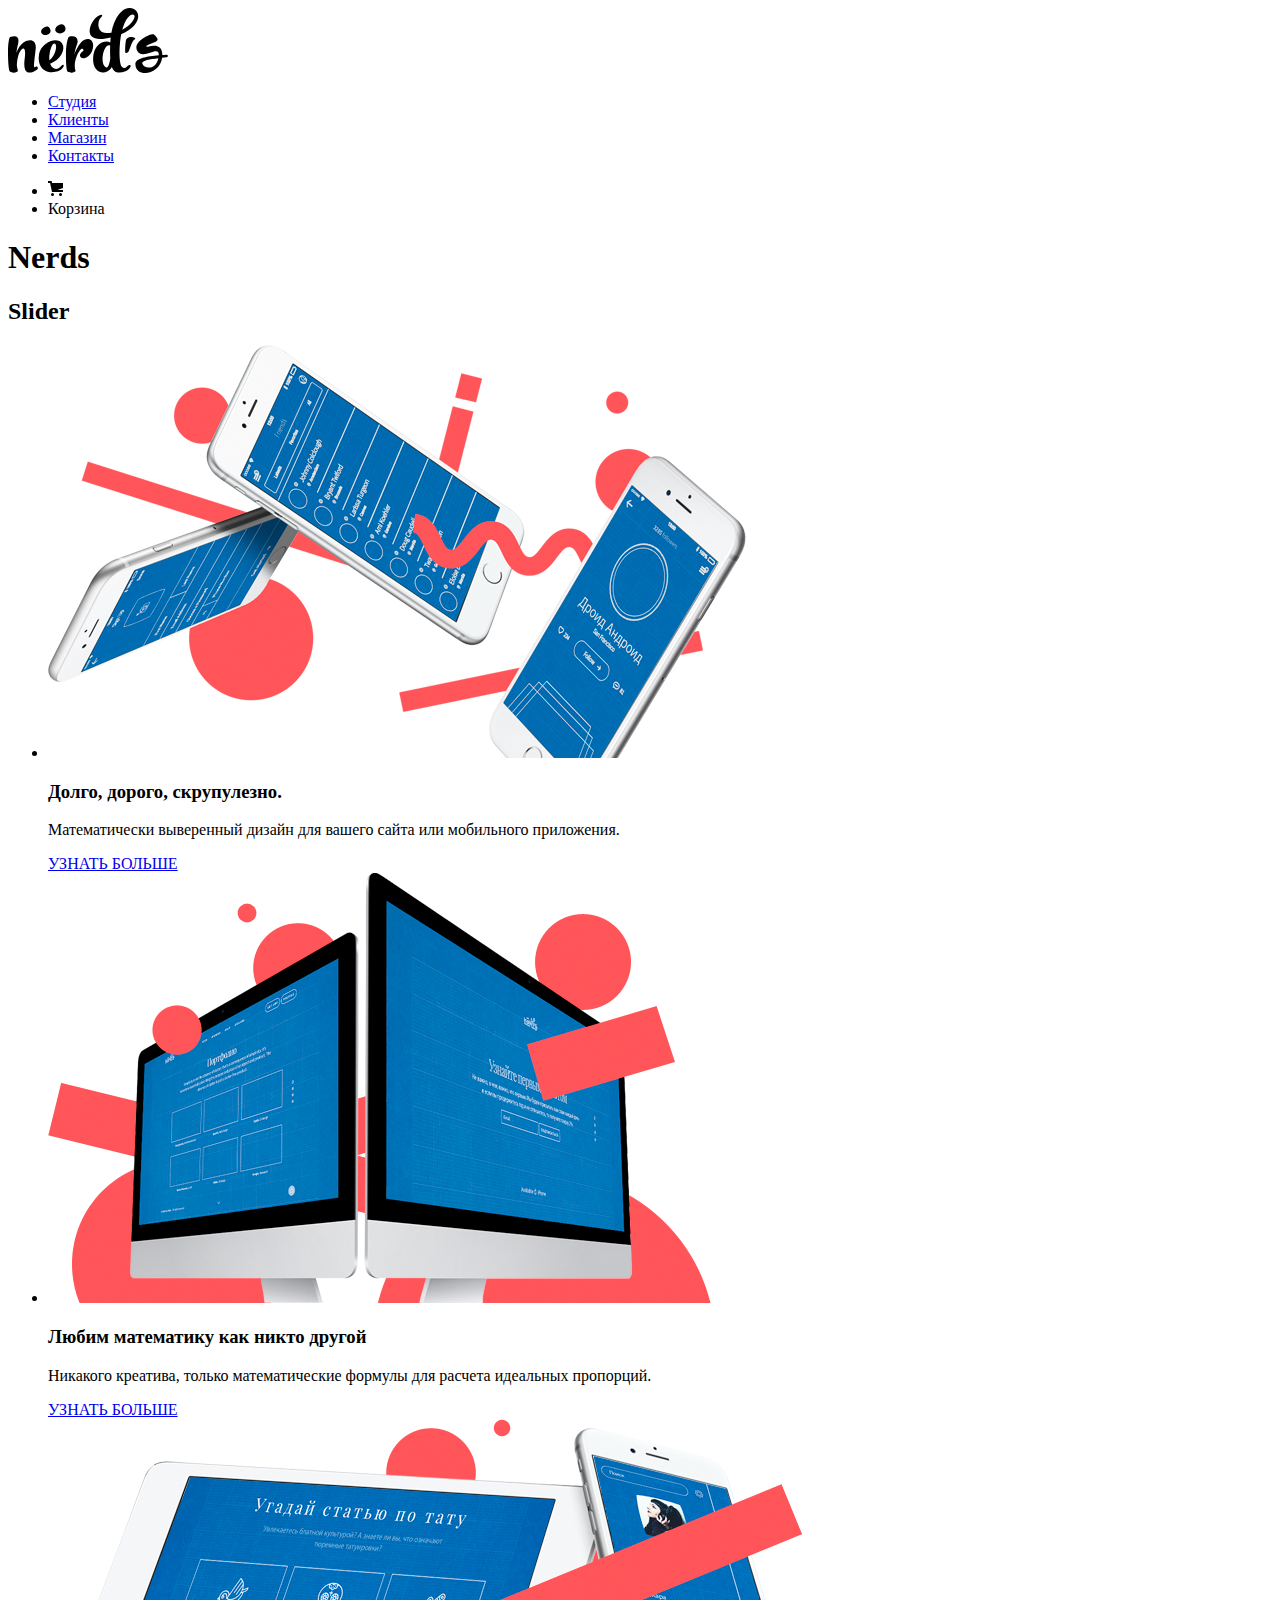
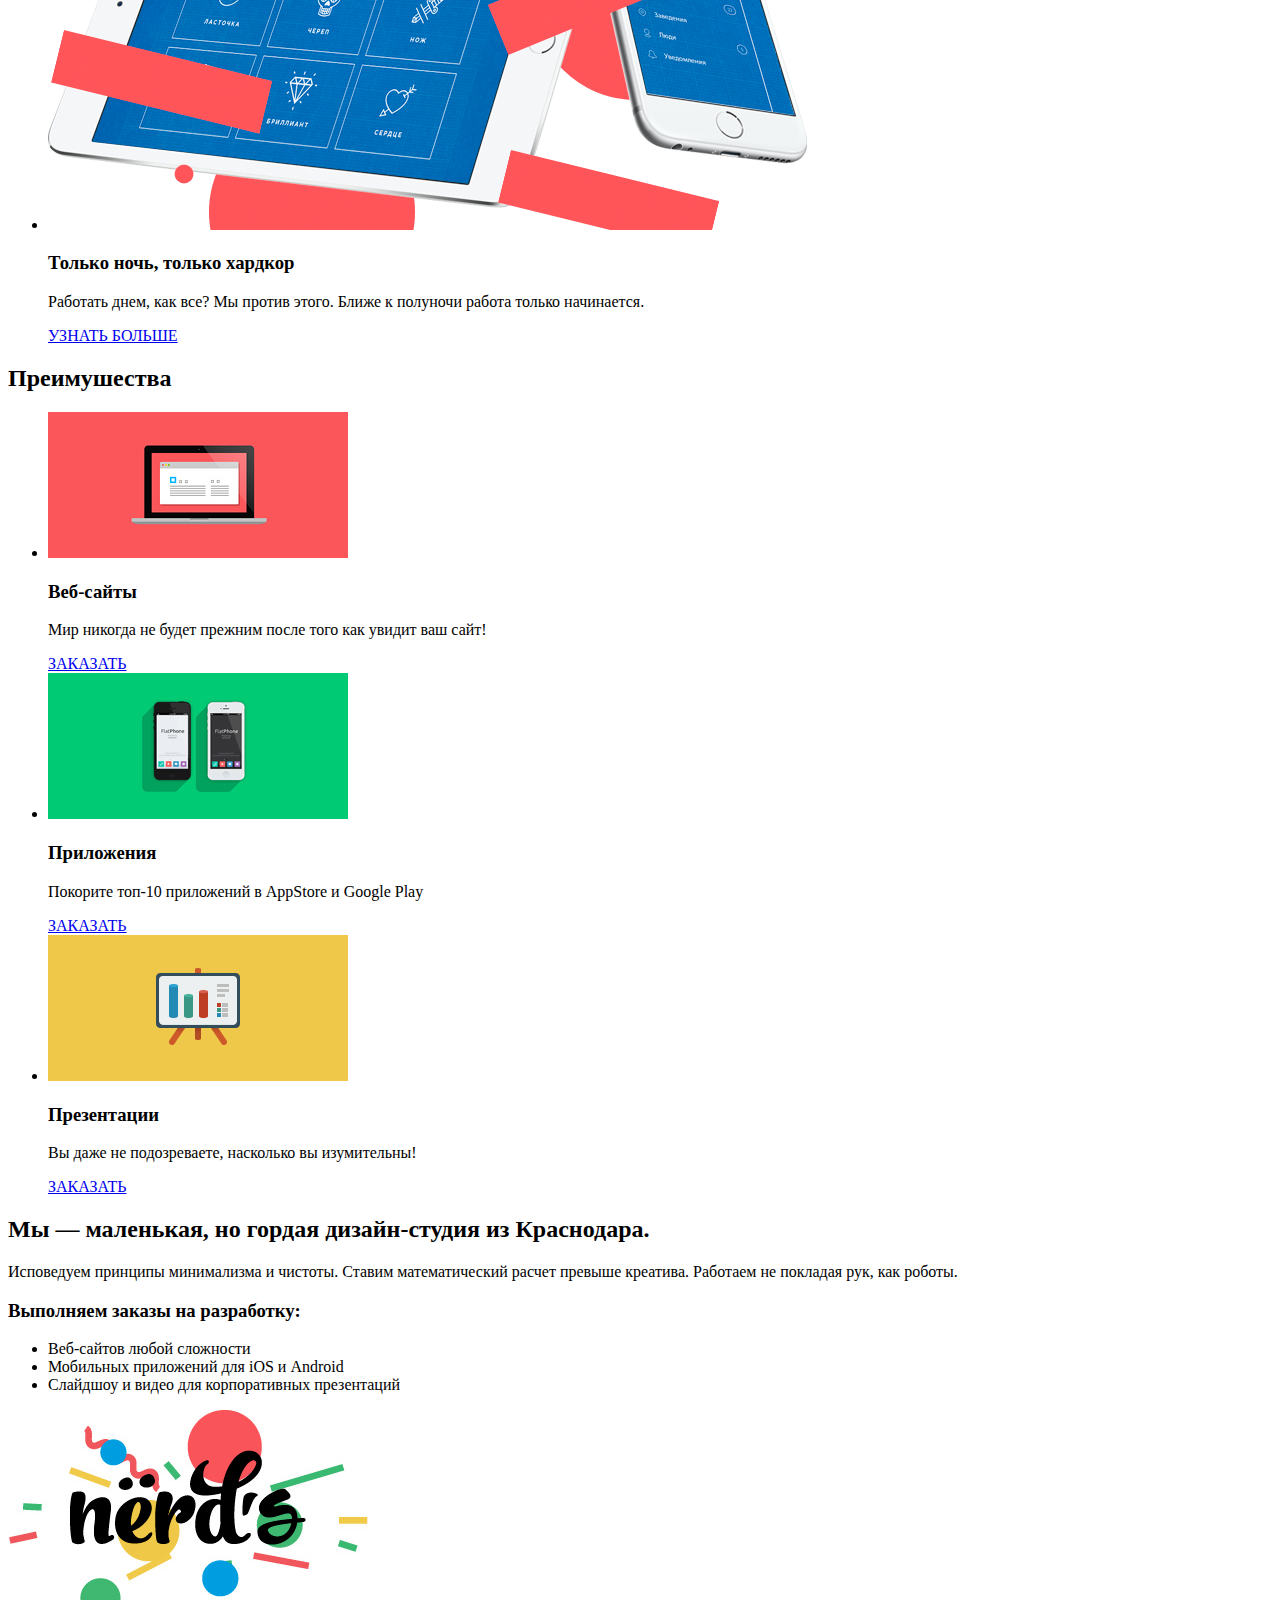
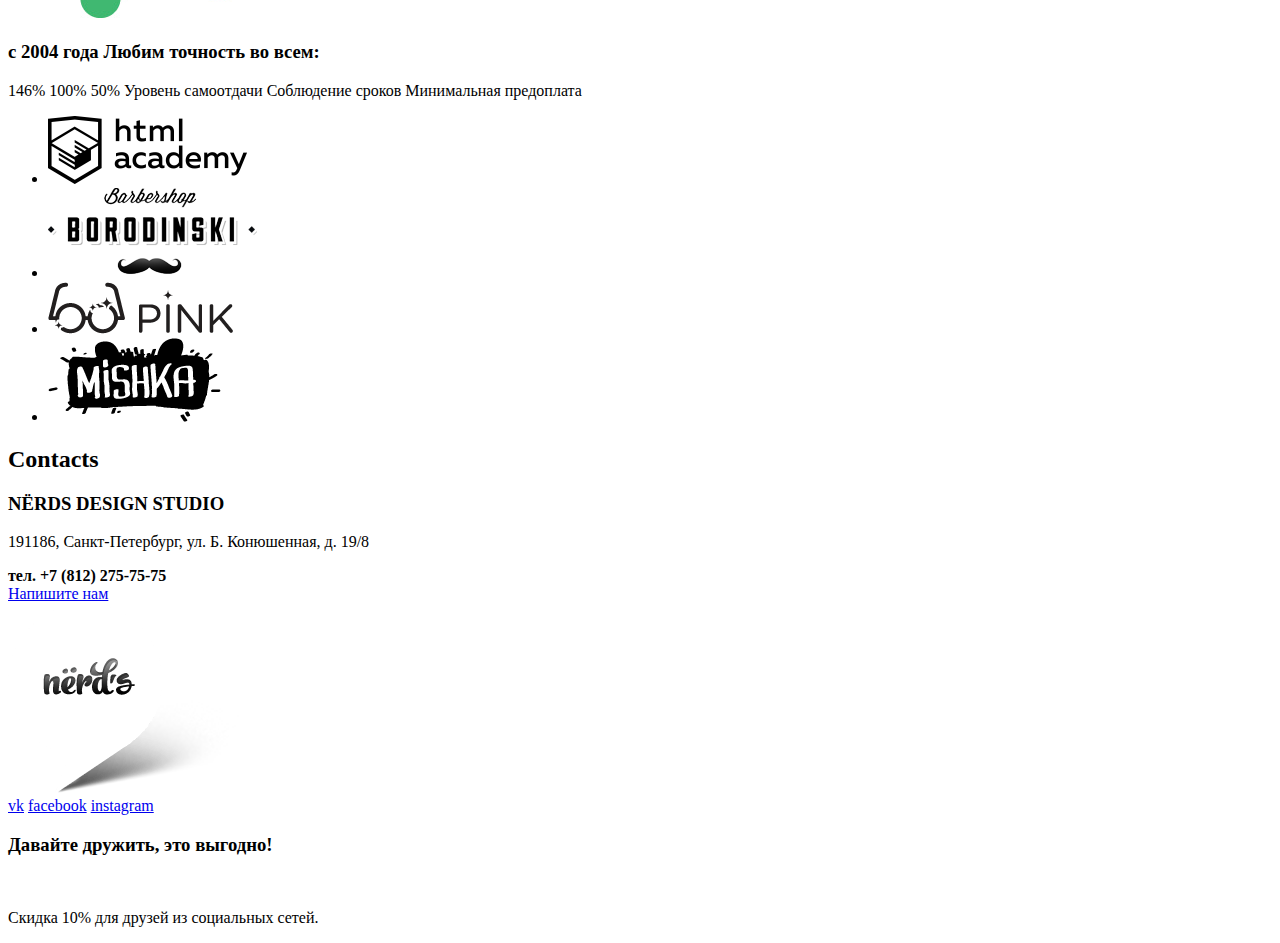
==== index.html @ 7e78600c "first_commit_for_nerds" ====
<!DOCTYPE html>
<html lang="en">
    <head>
        <meta charset="UTF-8">
        <title>Nerds</title>
    </head>
    <body>
        <header class="main-header">
            <nav class="main-navigation">
                <a class="main-header-logo" href="#"><img src="img/nerds-logo.svg" alt="Nerds_logo" width="160" height="65"></a>
                <ul class="site-navigation">
                    <li><a href="studio.html">Студия</a></li>
                    <li><a href="clients.html">Клиенты</a></li>
                    <li><a href="shop.html">Магазин</a></li>
                    <li><a href="contacts.html">Контакты</a></li>
                </ul>
                <ul class="user-navigation">
                    <li class="trash">
                        <img src="img/cart-icon.svg" alt="Корзина">
                    </li>
                    <li class="trash">Корзина</li>
                </ul>
            </nav>
            <h1 class="visual-hidden">Nerds</h1>
            <section class="slaider">
                <h2 class="visual-hiden">Slider</h2>
                <ul class="slider-list">
                    <li class="slider-item">
                        <img src="img/slide1.png" alt="Долго, дорого,  скрупулезно.">
                        <h3>Долго, дорого,  скрупулезно.</h3>
                        <p>Математически выверенный дизайн
                            для вашего сайта или мобильного приложения.</p>
                        <a class="bottom" href="#">УЗНАТЬ БОЛЬШЕ</a>
                    </li>
                    <li class="slider-item">
                        <img src="img/slide2.png" alt="Любим математику как никто другой">
                        <h3>Любим математику как никто другой</h3>
                        <p>Никакого креатива, только математические формулы
                            для расчета идеальных пропорций.</p>
                        <a class="bottom" href="#">УЗНАТЬ БОЛЬШЕ</a>
                    </li>
                    <li class="slider-item">
                        <img src="img/slide3.png" alt="Только ночь, только хардкор">
                        <h3>Только ночь, только хардкор</h3>
                        <p>Работать днем, как все? Мы против этого.
                            Ближе к полуночи работа только начинается.</p>
                        <a class="bottom" href="#">УЗНАТЬ БОЛЬШЕ</a>
                    </li>
                </ul>
            </section>
        </header>
        <main class="container">
            <section class="features">
                <h2 class="visualy-hidden">Преимушества</h2>
                <ul class="features-list">
                    <li class="features-item">
                        <img src="img/illustration-1.png" alt="">
                        <h3>Веб-сайты</h3>
                        <p>Мир никогда не будет прежним после того как увидит ваш сайт!</p>
                        <a class="bottom" href="#">ЗАКАЗАТЬ</a>
                    </li>
                    <li class="features-item">
                        <img src="img/illustration-2.png" alt="">
                        <h3>Приложения</h3>
                        <p>Покорите топ-10 приложений в AppStore и Google Play</p>
                        <a class="bottom" href="#">ЗАКАЗАТЬ</a>
                    </li>
                    <li class="features-item">
                        <img src="img/illustration-3.png" alt="">
                        <h3>Презентации</h3>
                        <p>Вы даже не подозреваете,  насколько вы изумительны!</p>
                        <a class="bottom" href="#">ЗАКАЗАТЬ</a>
                    </li>
                </ul>
            </section>
            <section class="studio">
                <h2>Мы — маленькая, но гордая дизайн-студия из Краснодара.</h2>
                <p>Исповедуем принципы минимализма и чистоты. Ставим математический расчет
                    превыше креатива. Работаем не покладая рук, как роботы.</p>
                <h3>Выполняем заказы на разработку:</h3>
                <ul class="studio-list">
                    <li class="studio-item">Веб-сайтов любой сложности</li>
                    <li class="studio-item">Мобильных приложений для iOS и Android</li>
                    <li class="studio-item">Слайдшоу и видео для корпоративных презентаций</li>
                </ul>
                <img src="img/nerds-illustration.svg" width="360" height="208" alt="nerds">
                <h3>с 2004 года Любим точность во всем:</h3>
                <tabel>
                    <tr>
                        <td>146%</td>
                        <td>100%</td>
                        <td>50%</td>
                    </tr>
                    <tr>
                        <td>Уровень самоотдачи</td>
                        <td>Соблюдение  сроков</td>
                        <td>Минимальная предоплата</td>
                    </tr>
                </tabel>
                <ul>
                    <li><img src="img/logo-1.png" width="199" height="68" alt="html-academy"></li>
                    <li><img src="img/logo-2.png" width="209" height="90" alt="borodinskii"></li>
                    <li><img src="img/logo-3.png" width="185" height="52" alt="pink"></li>
                    <li><img src="img/logo-4.png" width="173" height="84" alt="mishka"></li>
                </ul>
            </section>
        </main>
        <footer class="footer">
            <section class="footer-contacts">
                <h2 class="visualy-hidden">Contacts</h2>
                <h3>NЁRDS DESIGN STUDIO</h3>
                <p>191186, Санкт-Петербург,  ул. Б. Конюшенная, д. 19/8</p>
                <b>тел. +7 (812) 275-75-75</b><br>
                <a class="bottom" href="#">Напишите нам</a><br>
                <img src="img/map-marker.png" width="231" height="190" alt="map">
            </section>
            <section class="footer-social">
                <a class="social-bottom" href="#">vk</a>
                <a class="social-bottom" href="#">facebook</a>
                <a class="social-bottom" href="#">instagram</a>
            </section>
            <section class="footer-bottom">
                <h3>Давайте дружить, это выгодно!</h3><br>
                <p>Скидка 10% для друзей из социальных сетей.</p>
            </section>
        </footer>
        <section class="modal modal-contact">
                        <!--form-->
        </section>
    </body>
</html>
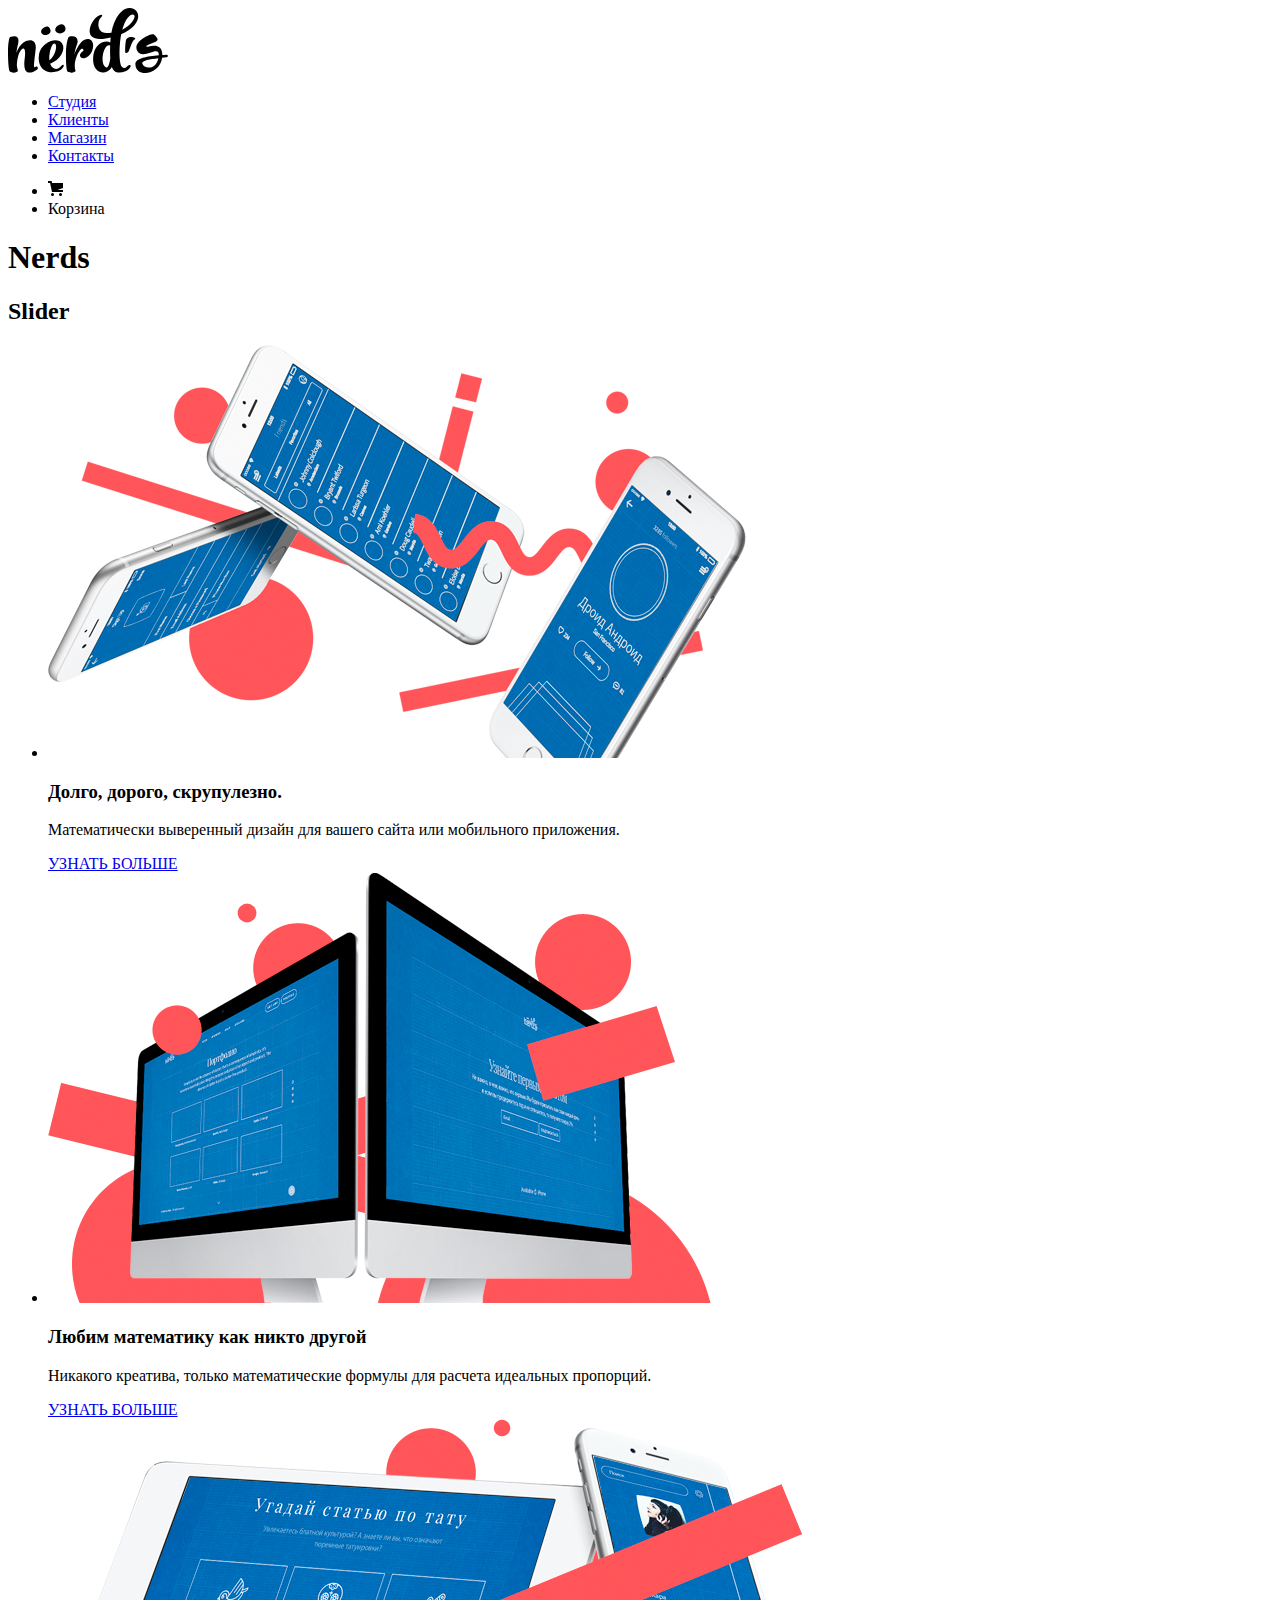
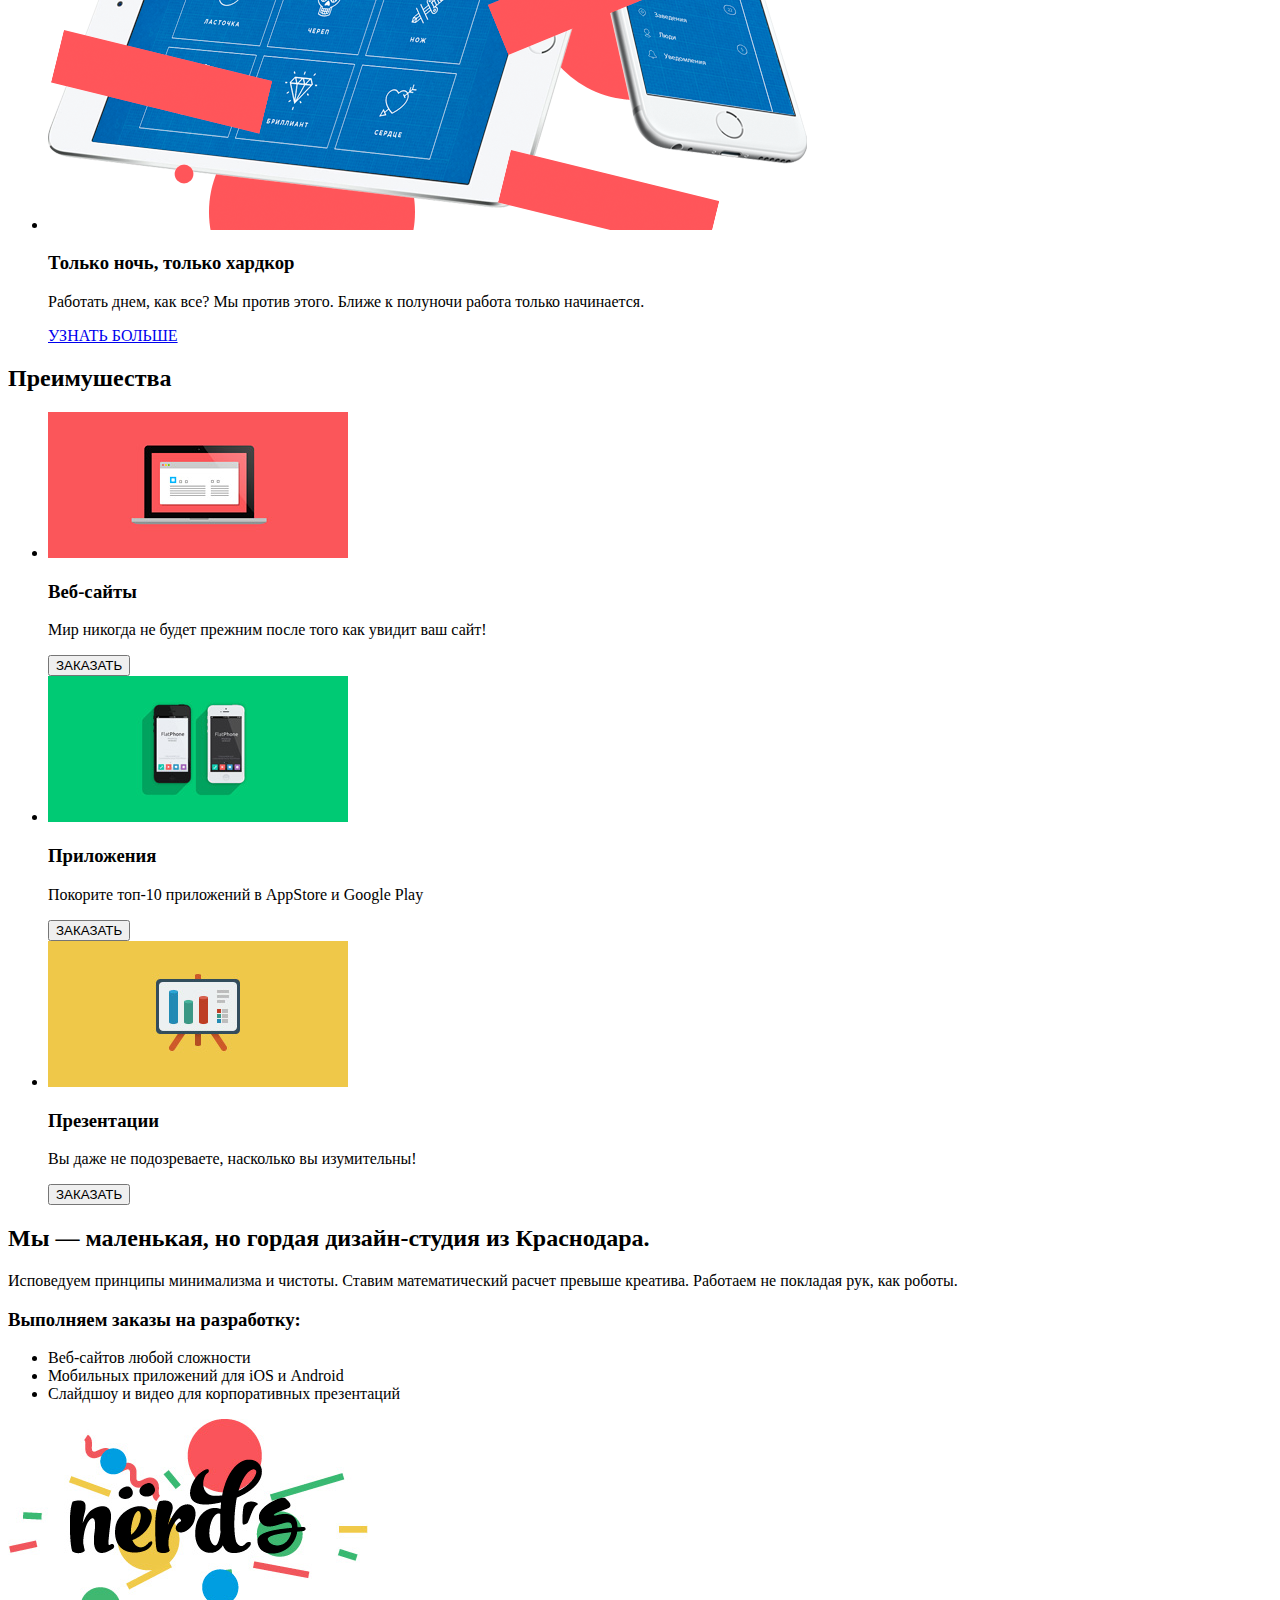
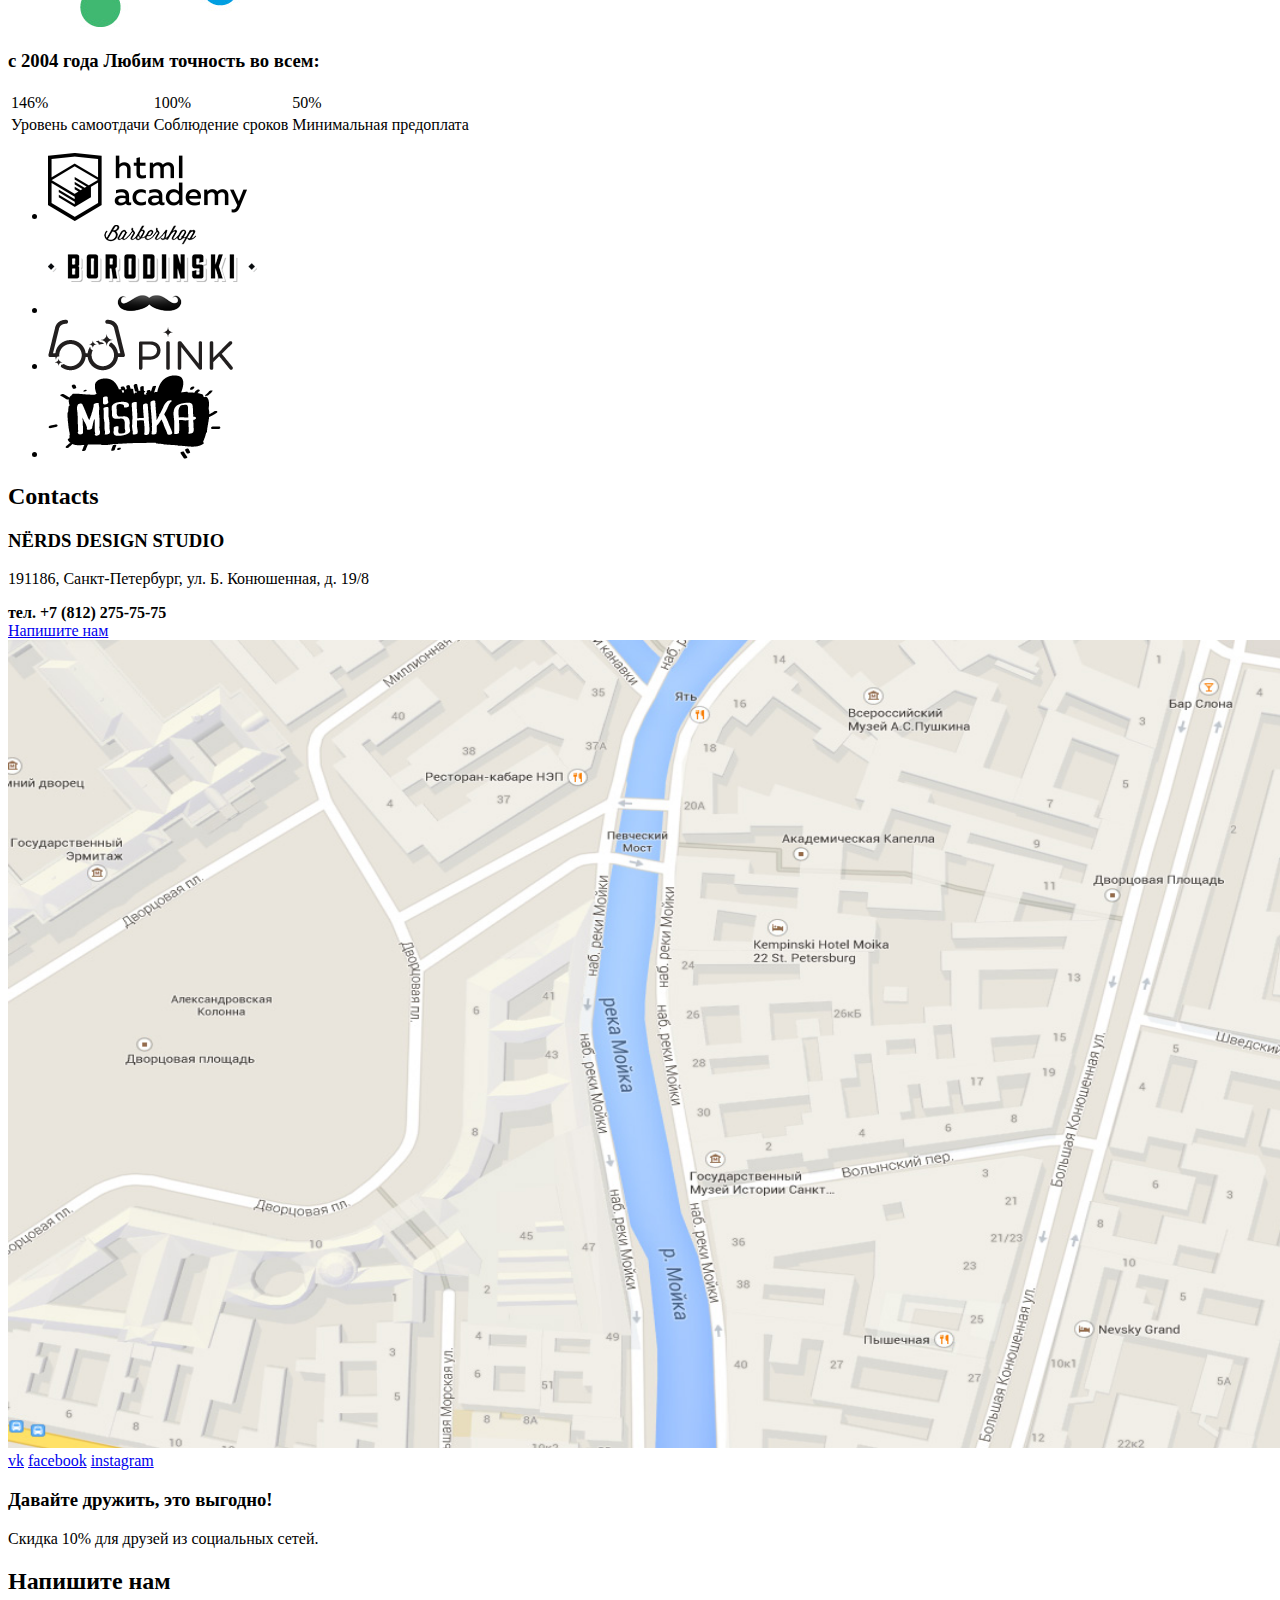
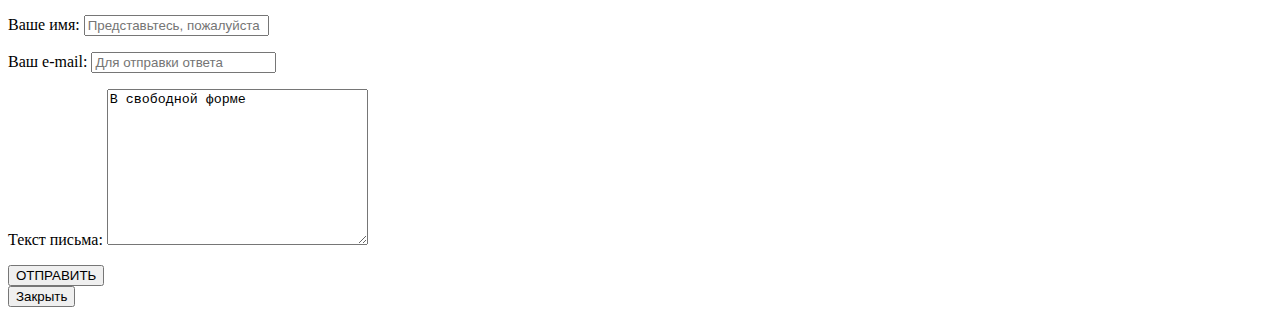
==== commit 66be5845: "change of accesibility" ====
--- a/index.html
+++ b/index.html
@@ -57,19 +57,19 @@
                         <img src="img/illustration-1.png" alt="">
                         <h3>Веб-сайты</h3>
                         <p>Мир никогда не будет прежним после того как увидит ваш сайт!</p>
-                        <a class="bottom" href="#">ЗАКАЗАТЬ</a>
+                        <button class="bottom" type="submit">ЗАКАЗАТЬ</button>
                     </li>
                     <li class="features-item">
                         <img src="img/illustration-2.png" alt="">
                         <h3>Приложения</h3>
                         <p>Покорите топ-10 приложений в AppStore и Google Play</p>
-                        <a class="bottom" href="#">ЗАКАЗАТЬ</a>
+                        <button class="bottom" type="submit">ЗАКАЗАТЬ</button>
                     </li>
                     <li class="features-item">
                         <img src="img/illustration-3.png" alt="">
                         <h3>Презентации</h3>
                         <p>Вы даже не подозреваете,  насколько вы изумительны!</p>
-                        <a class="bottom" href="#">ЗАКАЗАТЬ</a>
+                        <button class="bottom" type="submit">ЗАКАЗАТЬ</button>
                     </li>
                 </ul>
             </section>
@@ -85,8 +85,8 @@
                 </ul>
                 <img src="img/nerds-illustration.svg" width="360" height="208" alt="nerds">
                 <h3>с 2004 года Любим точность во всем:</h3>
-                <tabel>
-                    <tr>
+                <table>
+                     <tr>
                         <td>146%</td>
                         <td>100%</td>
                         <td>50%</td>
@@ -96,7 +96,7 @@
                         <td>Соблюдение  сроков</td>
                         <td>Минимальная предоплата</td>
                     </tr>
-                </tabel>
+                </table>
                 <ul>
                     <li><img src="img/logo-1.png" width="199" height="68" alt="html-academy"></li>
                     <li><img src="img/logo-2.png" width="209" height="90" alt="borodinskii"></li>
@@ -112,7 +112,7 @@
                 <p>191186, Санкт-Петербург,  ул. Б. Конюшенная, д. 19/8</p>
                 <b>тел. +7 (812) 275-75-75</b><br>
                 <a class="bottom" href="#">Напишите нам</a><br>
-                <img src="img/map-marker.png" width="231" height="190" alt="map">
+                <img src="img/map.jpg" width="1725" height="808" alt="map">
             </section>
             <section class="footer-social">
                 <a class="social-bottom" href="#">vk</a>
@@ -120,12 +120,28 @@
                 <a class="social-bottom" href="#">instagram</a>
             </section>
             <section class="footer-bottom">
-                <h3>Давайте дружить, это выгодно!</h3><br>
+                <h3>Давайте дружить, это выгодно!</h3>
                 <p>Скидка 10% для друзей из социальных сетей.</p>
             </section>
         </footer>
         <section class="modal modal-contact">
-                        <!--form-->
+            <form class="feedback-form" action="#" method="post">
+                <h2>Напишите нам</h2>
+                <p>
+                    <label for="name-form">Ваше имя:</label>
+                    <input id="name-form" type="text" name="name" value="" placeholder="Представьтесь, пожалуйста">
+                </p>
+                <p>
+                    <label for="mail-form">Ваш e-mail:</label>
+                    <input id="mail-form" type="text" name="mail" value="" placeholder="Для отправки ответа">
+                </p>
+                <p>
+                    <label for="text-form">Текст письма:</label>
+                    <textarea name="text-form" id="text-form" cols="30" rows="10">В свободной форме</textarea>
+                </p>
+                <button class="button" type="submit">ОТПРАВИТЬ</button>
+            </form>
+            <button class="modal-close" type="button">Закрыть</button>
         </section>
     </body>
 </html>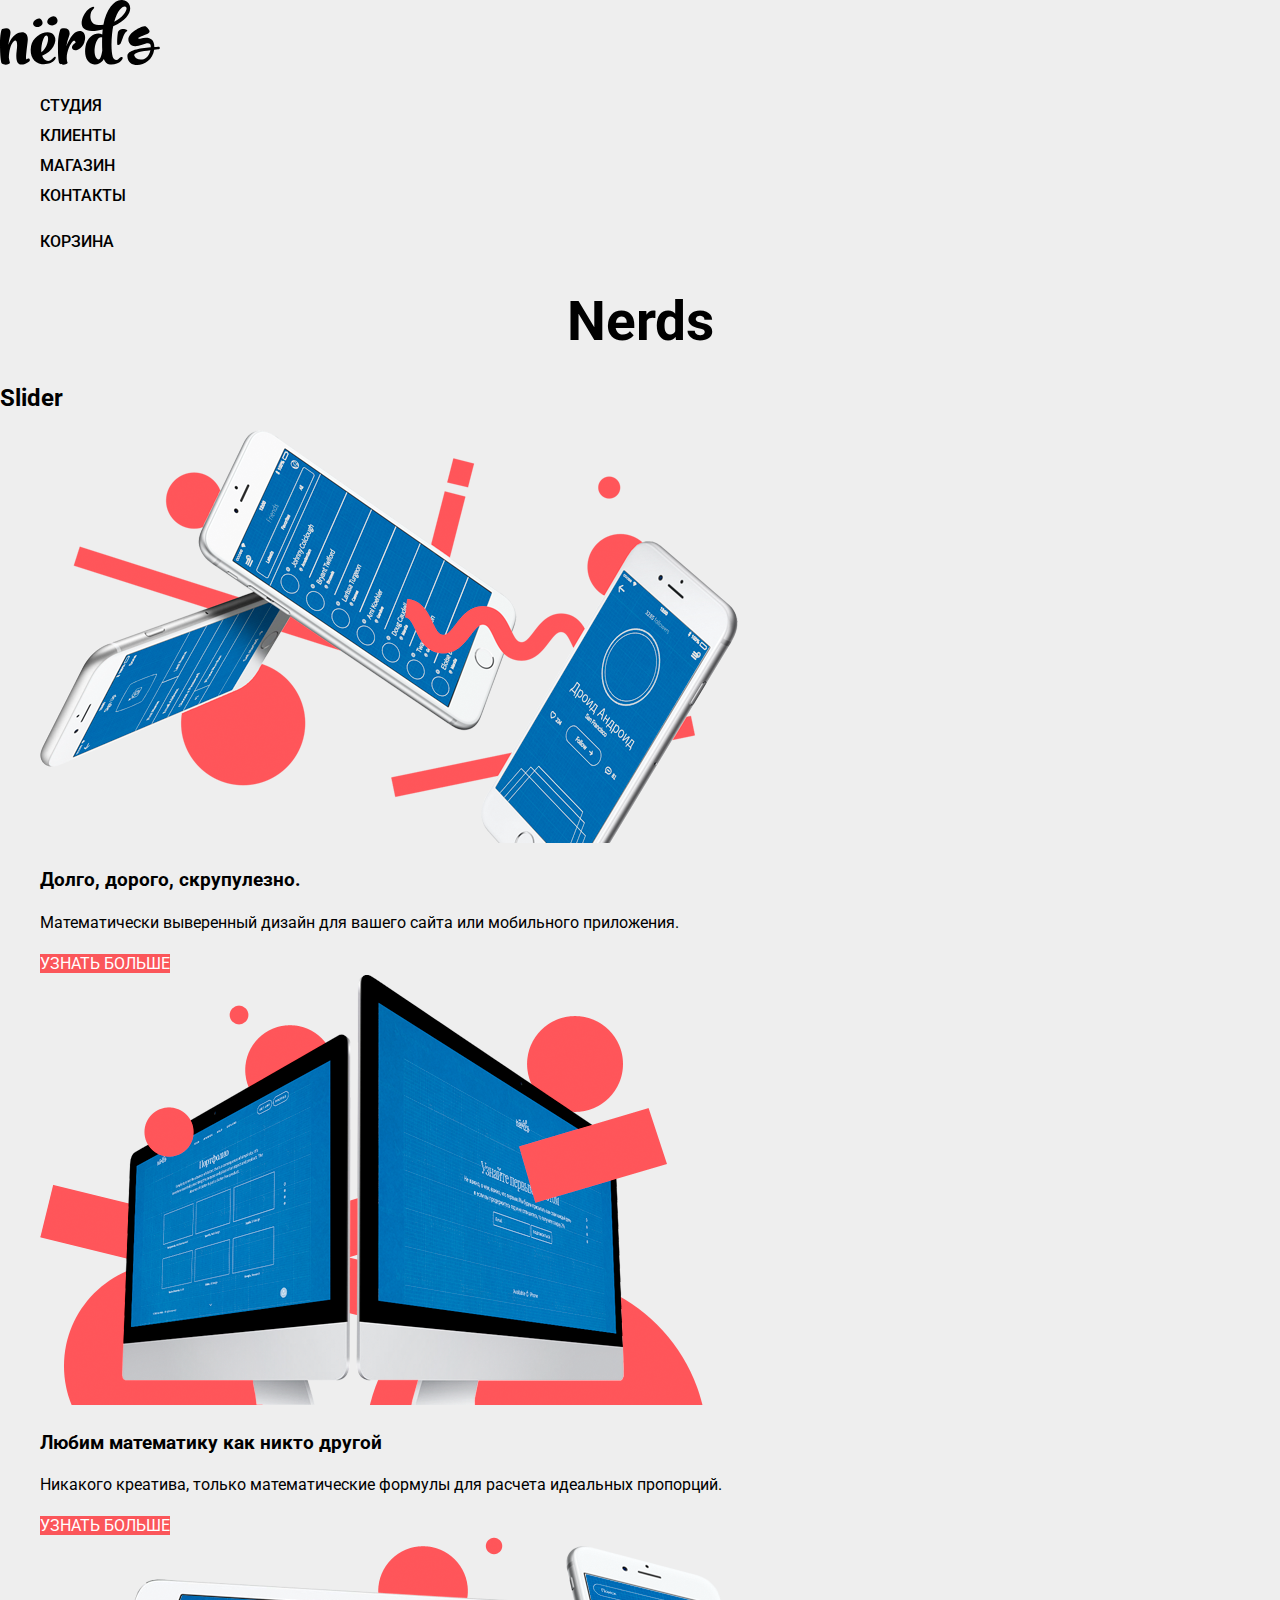
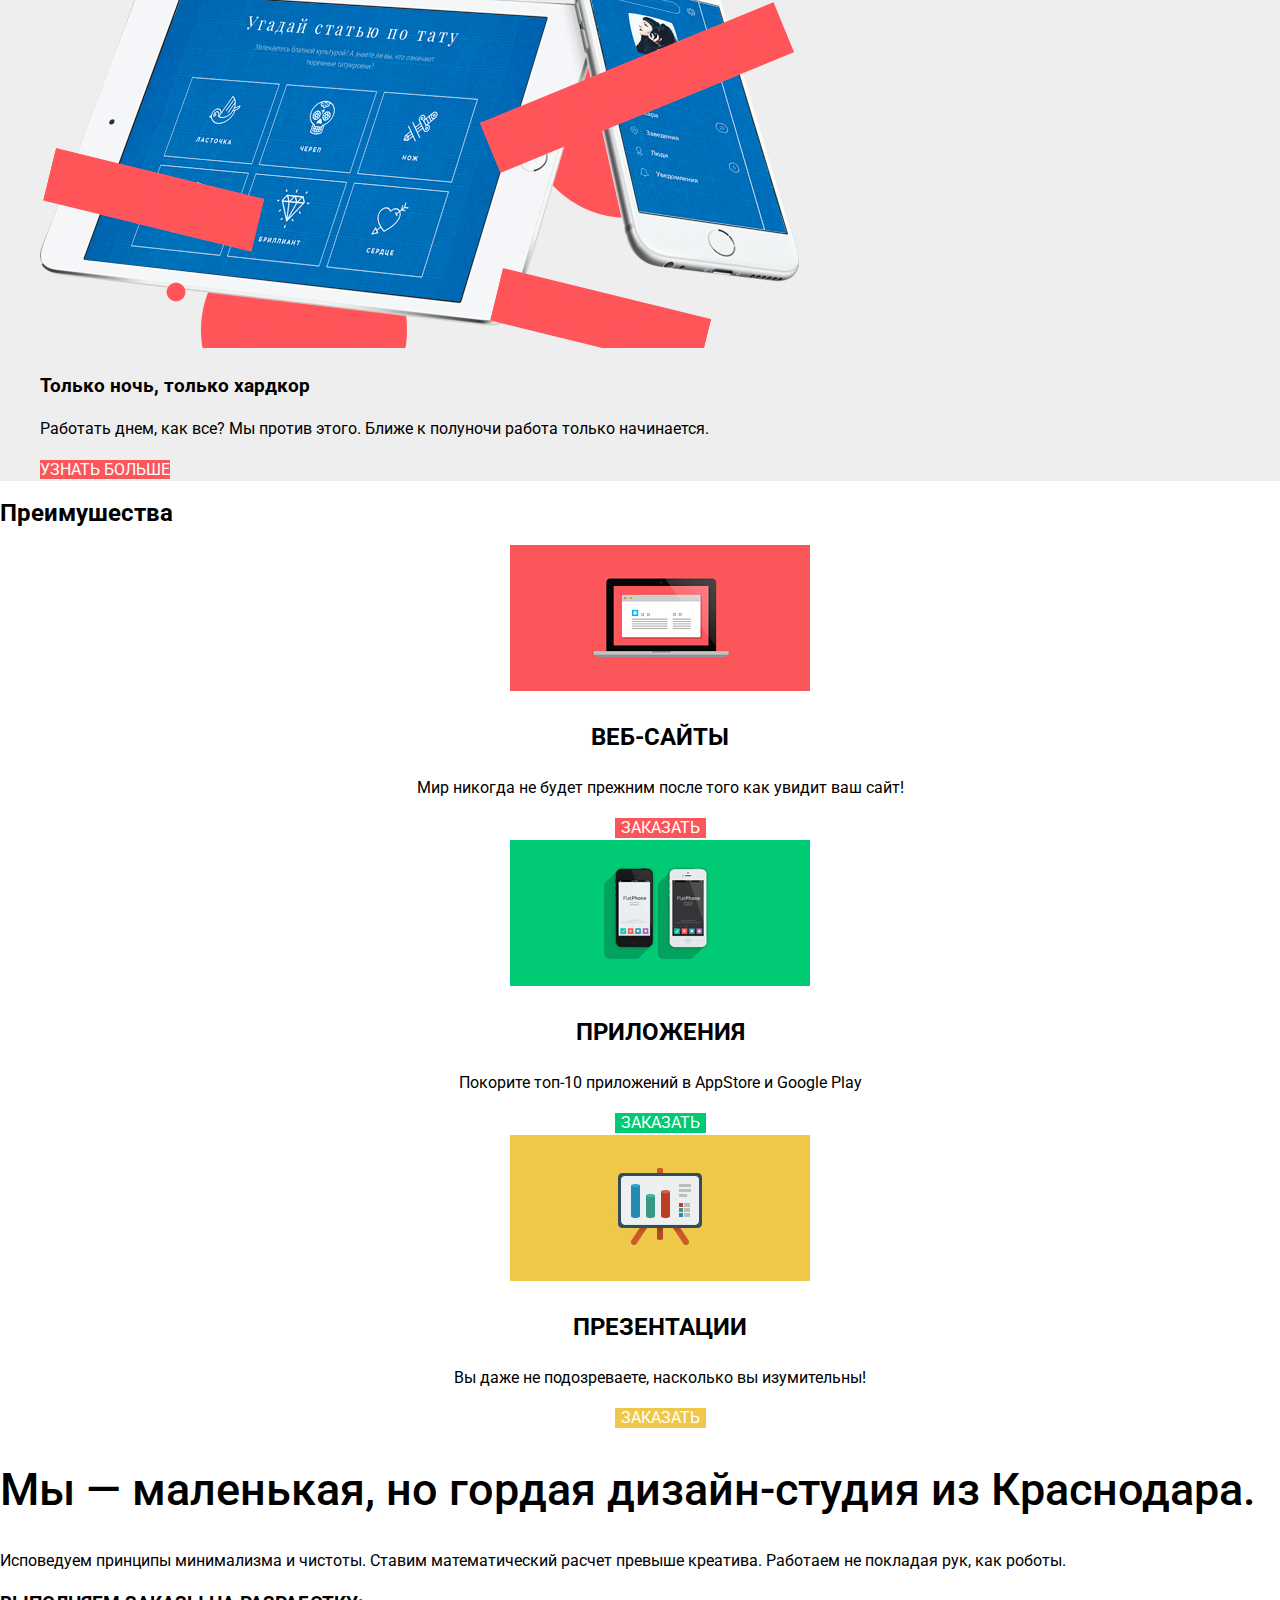
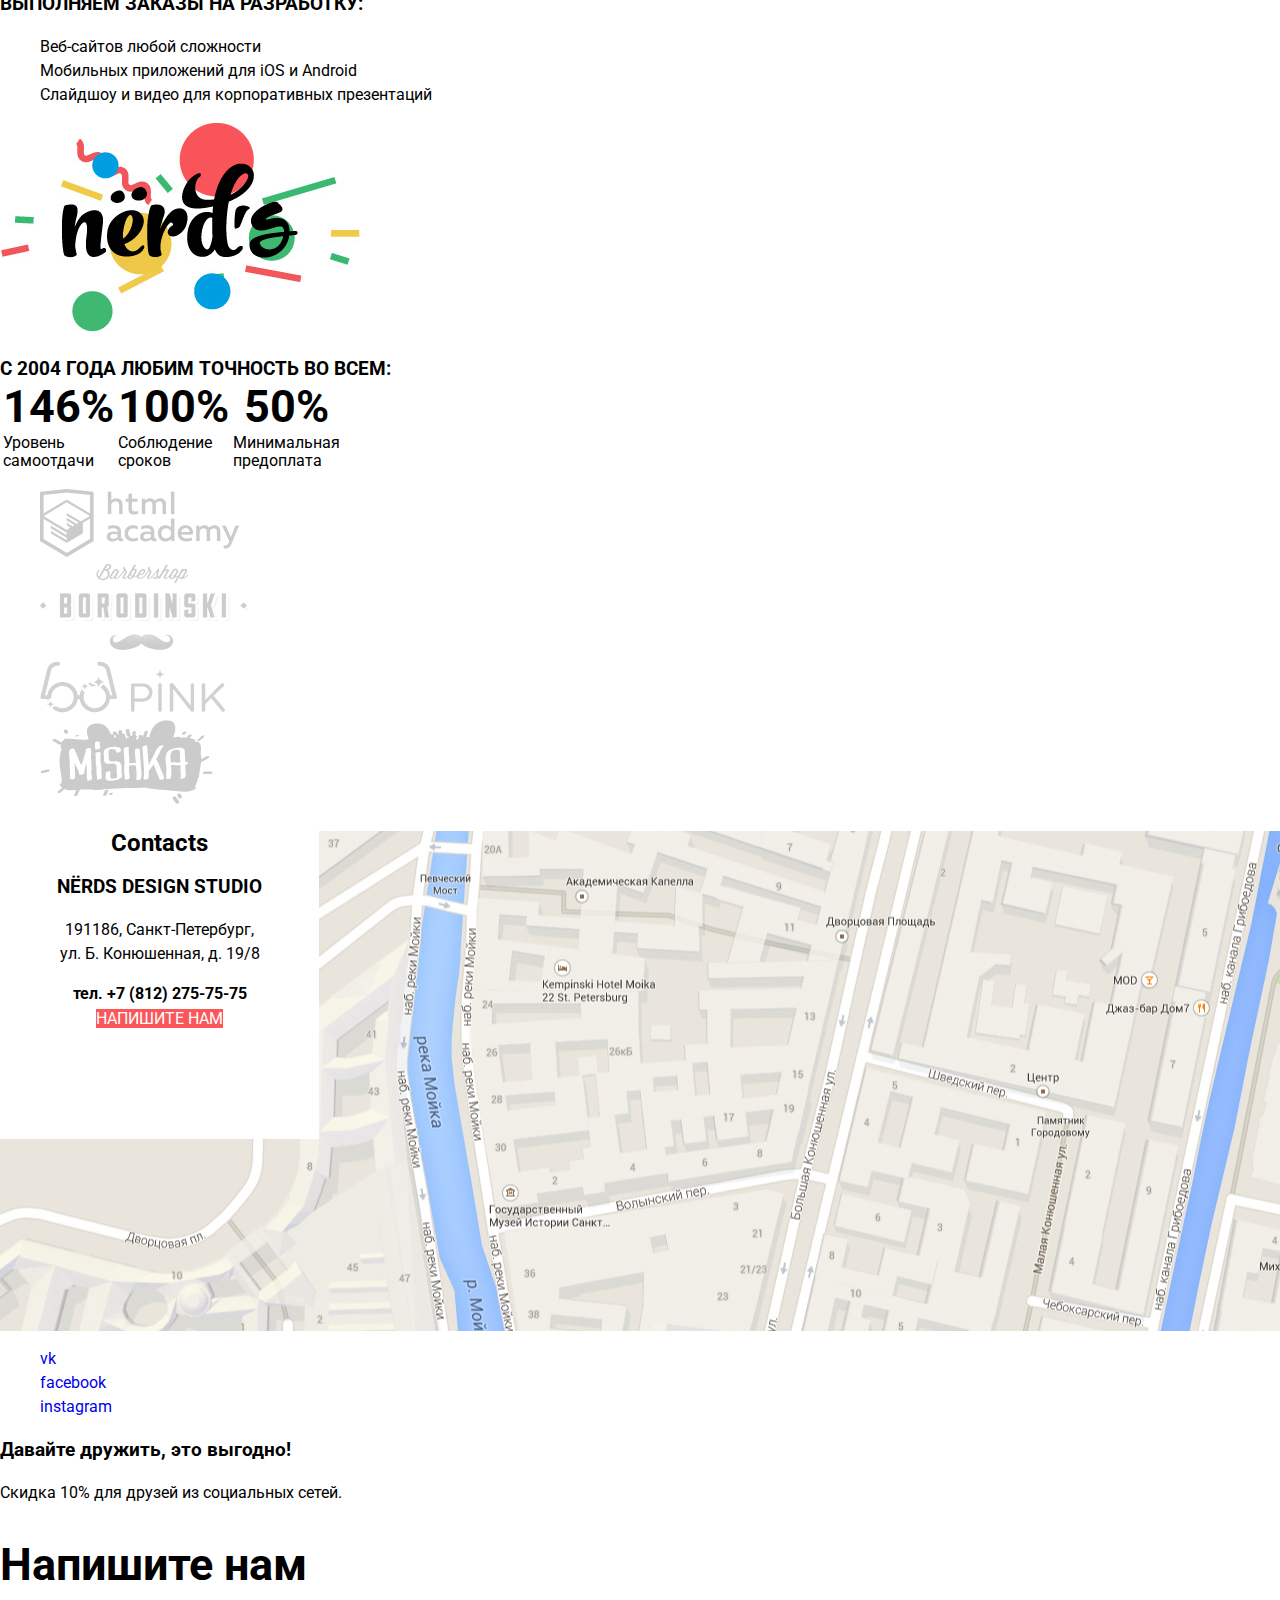
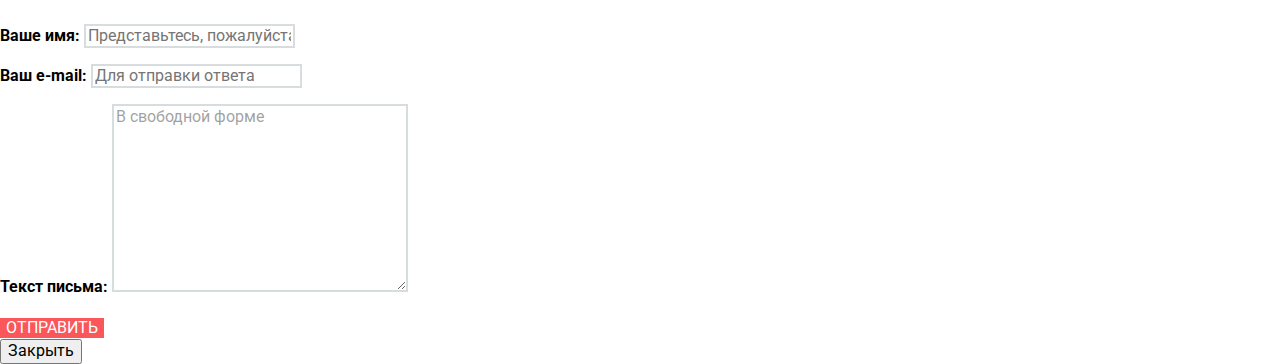
==== commit 468f0fde: "css-modification" ====
--- a/index.html
+++ b/index.html
@@ -3,22 +3,24 @@
     <head>
         <meta charset="UTF-8">
         <title>Nerds</title>
+        <link href="https://fonts.googleapis.com/css?family=Roboto:400,500,700&amp;subset=cyrillic" rel="stylesheet">
+        <link rel="stylesheet" href="css/normalize.css">
+        <link rel="stylesheet" href="css/css.css">
     </head>
     <body>
         <header class="main-header">
             <nav class="main-navigation">
                 <a class="main-header-logo" href="#"><img src="img/nerds-logo.svg" alt="Nerds_logo" width="160" height="65"></a>
                 <ul class="site-navigation">
-                    <li><a href="studio.html">Студия</a></li>
-                    <li><a href="clients.html">Клиенты</a></li>
-                    <li><a href="shop.html">Магазин</a></li>
-                    <li><a href="contacts.html">Контакты</a></li>
+                    <li><a href="#">Студия</a></li>
+                    <li><a href="#">Клиенты</a></li>
+                    <li><a href="#">Магазин</a></li>
+                    <li><a href="#">Контакты</a></li>
                 </ul>
                 <ul class="user-navigation">
                     <li class="trash">
-                        <img src="img/cart-icon.svg" alt="Корзина">
+                        <a class="trash" href="#">Корзина</a>
                     </li>
-                    <li class="trash">Корзина</li>
                 </ul>
             </nav>
             <h1 class="visual-hidden">Nerds</h1>
@@ -30,21 +32,21 @@
                         <h3>Долго, дорого,  скрупулезно.</h3>
                         <p>Математически выверенный дизайн
                             для вашего сайта или мобильного приложения.</p>
-                        <a class="bottom" href="#">УЗНАТЬ БОЛЬШЕ</a>
+                        <a class="button" href="#">УЗНАТЬ БОЛЬШЕ</a>
                     </li>
                     <li class="slider-item">
                         <img src="img/slide2.png" alt="Любим математику как никто другой">
                         <h3>Любим математику как никто другой</h3>
                         <p>Никакого креатива, только математические формулы
                             для расчета идеальных пропорций.</p>
-                        <a class="bottom" href="#">УЗНАТЬ БОЛЬШЕ</a>
+                        <a class="button" href="#">УЗНАТЬ БОЛЬШЕ</a>
                     </li>
                     <li class="slider-item">
                         <img src="img/slide3.png" alt="Только ночь, только хардкор">
                         <h3>Только ночь, только хардкор</h3>
                         <p>Работать днем, как все? Мы против этого.
                             Ближе к полуночи работа только начинается.</p>
-                        <a class="bottom" href="#">УЗНАТЬ БОЛЬШЕ</a>
+                        <a class="button" href="#">УЗНАТЬ БОЛЬШЕ</a>
                     </li>
                 </ul>
             </section>
@@ -57,26 +59,27 @@
                         <img src="img/illustration-1.png" alt="">
                         <h3>Веб-сайты</h3>
                         <p>Мир никогда не будет прежним после того как увидит ваш сайт!</p>
-                        <button class="bottom" type="submit">ЗАКАЗАТЬ</button>
+                        <button class="button button-red" type="submit">ЗАКАЗАТЬ</button>
                     </li>
                     <li class="features-item">
                         <img src="img/illustration-2.png" alt="">
                         <h3>Приложения</h3>
                         <p>Покорите топ-10 приложений в AppStore и Google Play</p>
-                        <button class="bottom" type="submit">ЗАКАЗАТЬ</button>
+                        <button class="button button-green" type="submit">ЗАКАЗАТЬ</button>
                     </li>
                     <li class="features-item">
                         <img src="img/illustration-3.png" alt="">
                         <h3>Презентации</h3>
                         <p>Вы даже не подозреваете,  насколько вы изумительны!</p>
-                        <button class="bottom" type="submit">ЗАКАЗАТЬ</button>
+                        <button class="button button-yellow" type="submit">ЗАКАЗАТЬ</button>
                     </li>
                 </ul>
             </section>
             <section class="studio">
                 <h2>Мы — маленькая, но гордая дизайн-студия из Краснодара.</h2>
                 <p>Исповедуем принципы минимализма и чистоты. Ставим математический расчет
-                    превыше креатива. Работаем не покладая рук, как роботы.</p>
+                    превыше креатива. Работаем не покладая рук, как роботы.
+                </p>
                 <h3>Выполняем заказы на разработку:</h3>
                 <ul class="studio-list">
                     <li class="studio-item">Веб-сайтов любой сложности</li>
@@ -92,32 +95,35 @@
                         <td>50%</td>
                     </tr>
                     <tr>
-                        <td>Уровень самоотдачи</td>
-                        <td>Соблюдение  сроков</td>
-                        <td>Минимальная предоплата</td>
+                        <td><br>Уровень<br>самоотдачи</td>
+                        <td><br>Соблюдение<br>сроков</td>
+                        <td><br>Минимальная<br>предоплата</td>
                     </tr>
                 </table>
-                <ul>
-                    <li><img src="img/logo-1.png" width="199" height="68" alt="html-academy"></li>
-                    <li><img src="img/logo-2.png" width="209" height="90" alt="borodinskii"></li>
-                    <li><img src="img/logo-3.png" width="185" height="52" alt="pink"></li>
-                    <li><img src="img/logo-4.png" width="173" height="84" alt="mishka"></li>
+                <ul class="product-list">
+                    <li class="product-item"><img src="img/logo-1.png" width="199" height="68" alt="html-academy"></li>
+                    <li class="product-item"><img src="img/logo-2.png" width="209" height="90" alt="borodinskii"></li>
+                    <li class="product-item"><img src="img/logo-3.png" width="185" height="52" alt="pink"></li>
+                    <li class="product-item"><img src="img/logo-4.png" width="173" height="84" alt="mishka"></li>
                 </ul>
             </section>
         </main>
         <footer class="footer">
             <section class="footer-contacts">
-                <h2 class="visualy-hidden">Contacts</h2>
-                <h3>NЁRDS DESIGN STUDIO</h3>
-                <p>191186, Санкт-Петербург,  ул. Б. Конюшенная, д. 19/8</p>
-                <b>тел. +7 (812) 275-75-75</b><br>
-                <a class="bottom" href="#">Напишите нам</a><br>
-                <img src="img/map.jpg" width="1725" height="808" alt="map">
+                <div class="card-contacts">
+                    <h2 class="visualy-hidden">Contacts</h2>
+                    <h3>NЁRDS DESIGN STUDIO</h3>
+                    <p>191186, Санкт-Петербург,<br>  ул. Б. Конюшенная, д. 19/8</p>
+                    <b>тел. +7 (812) 275-75-75</b><br>
+                    <a class="button" href="#">Напишите нам</a><br>
+                </div>
             </section>
             <section class="footer-social">
-                <a class="social-bottom" href="#">vk</a>
-                <a class="social-bottom" href="#">facebook</a>
-                <a class="social-bottom" href="#">instagram</a>
+                <ul>
+                    <li><a class="social-bottom" href="#">vk</a></li>
+                    <li><a class="social-bottom" href="#">facebook</a></li>
+                    <li><a class="social-bottom" href="#">instagram</a></li>
+                </ul>
             </section>
             <section class="footer-bottom">
                 <h3>Давайте дружить, это выгодно!</h3>
@@ -133,7 +139,7 @@
                 </p>
                 <p>
                     <label for="mail-form">Ваш e-mail:</label>
-                    <input id="mail-form" type="text" name="mail" value="" placeholder="Для отправки ответа">
+                    <input id="mail-form" type="email" name="mail" value="" placeholder="Для отправки ответа">
                 </p>
                 <p>
                     <label for="text-form">Текст письма:</label>
--- a/css/css.css
+++ b/css/css.css
@@ -0,0 +1,354 @@
+body {
+    margin: 0;
+    padding: 0;
+
+    font-family: "Roboto", Arial, sans-serif;
+    font-size: 16px;
+    line-height: 24px;
+    color: black;
+
+    background-color: #ffffff;
+    background-position: top center;
+    background-repeat: no-repeat;
+}
+
+.main-header-logo:active {
+    opacity: 0.3 ;
+}
+
+a {
+    text-decoration: none;
+}
+
+.button {
+    font: inherit;
+    line-height: 18px;
+
+    text-align: center;
+    color: white;
+    vertical-align: middle;
+    text-transform: uppercase;
+
+    background-color: #fb565a;
+    border: none;
+}
+
+.button:hover {
+    background-color: #e74246;
+}
+
+.button:active {
+    color: rgba(255, 255, 255, 0.3);
+}
+
+.main-header {
+    background-color: #eeeeee;
+}
+
+.main-navigation {
+    font-size: 16px;
+    line-height: 30px;
+    color: #000000;
+}
+
+.site-navigation,
+.user-navigation {
+    list-style: none;
+    text-transform: uppercase;
+    font-weight: 500;
+}
+
+.site-navigation a,
+.user-navigation a {
+    color: #000000;
+}
+
+.site-navigation a:hover,
+.user-navigation a:hover {
+    color: #fb565a;
+}
+
+.site-navigation a:active,
+.user-navigation a:active {
+    color: rgba(0, 0, 0, 0.3) ;
+}
+
+.site-navigation a:focus,
+.user-navigation a:focus {
+    border-bottom: 3px solid #fb565a;
+    padding-bottom: 5px;
+}
+
+.slider-list {
+    list-style: none;
+}
+
+.main-header h1 {
+    font-size: 55px;
+    line-height: 55px;
+    text-align: center;
+}
+
+.features-list {
+    list-style: none;
+}
+
+.features-item {
+    text-align: center;
+}
+
+.features-item h3 {
+    text-transform: uppercase;
+    font-size: 24px;
+    line-height: 30px;
+}
+
+.button-green {
+    background-color: #00ca74;
+}
+
+.button-green:hover {
+    background-color: #00bc6c;
+}
+
+.button-yellow {
+    background-color: #efc84a;
+}
+
+.button-yellow:hover {
+    background-color: #eab534;
+}
+
+.studio h2 {
+    font-size: 45px;
+    line-height: 45px;
+    font-weight: 500;
+}
+
+.studio h3 {
+    text-transform: uppercase;
+}
+
+.studio-list {
+    list-style: none;
+}
+
+table tr:first-child {
+    font-size: 45px;
+    line-height: 10px;
+    font-weight: bold;
+    text-align: center;
+}
+
+table tr:last-child {
+    font-size: 16px;
+    line-height: 18px;
+    text-align: left;
+}
+
+.product-list {
+    list-style: none;
+}
+
+.product-item img {
+    opacity: 0.2;
+}
+
+.product-item img:hover {
+    opacity: 1;
+}
+
+.filters fieldset{
+    border: none;
+}
+
+.filters legend {
+    font-size: 18px;
+    line-height: 30px;
+    font-weight: bold;
+    text-transform: uppercase;
+}
+.filter ul {
+    list-style: none;
+}
+
+.filter-option input[type="number"] {
+    font: inherit;
+    background-color: #eeeeee;
+    border: none;
+    font-size: 16px;
+    line-height: 22px;
+}
+
+.filter-input + label {
+    font-size: 16px;
+    line-height: 20px;
+    color: #283136;
+}
+
+.filter-input:hover + label,
+.filter-input:focus + label {
+    color: #000000;
+}
+
+.filter-input:disabled + label {
+    color: #283136;
+
+    opacity: 0.3;
+}
+
+.filter-button {
+    color: #000000;
+
+    background-color: #eeeeee;
+}
+
+.filter-button:hover {
+    background-color: #dfdfdf;
+}
+
+.filter-button:active {
+    color: rgba(0, 0, 0, 0.3);
+}
+
+.catalog-filter {
+    list-style: none;
+}
+
+.catalog-filter p {
+    font-size: 18px;
+    line-height: 18px;
+    font-weight: bold;
+}
+
+.catalog-filter-item a {
+    color: rgba(0, 0, 0, 0.3);
+}
+
+.catalog-filter-item a:hover,
+.catalog-filter-item a:focus {
+    color: rgba(0, 0, 0, 0.6);
+}
+
+.catalog-filter-item a:active {
+    color: rgba(0, 0, 0, 1);
+}
+
+.catalog-list {
+    list-style: none;
+}
+
+.catalog-item-name {
+    color: #000000;
+
+    font-size: 18px;
+    line-height: 30px;
+    font-weight: bold;
+}
+
+.catalog-item-type {
+    color: #666666;
+
+    font-size: 16px;
+    line-height: 18px;
+    font-weight: normal;
+}
+.catalog-item-price a {
+    font-size: 16px;
+    line-height: 18px;
+}
+
+.catalog-item-price a:active {
+    color: #ffffff;
+
+    background-color: #d7373b;
+}
+
+.pagination-list {
+    list-style: none;
+}
+
+.pagination-item a {
+    color: #000000;
+
+    background-color: #eeeeee;
+}
+
+.pagination-item a:hover,
+.pagination-item a:focus {
+    background-color: #dfdfdf;
+}
+
+.pagination-item a:active {
+    color: rgba(0, 0, 0, 0.3);
+
+    background-color: #d5d5d5;
+}
+
+.pagination-item-curent a {
+    background-color: #ffffff;
+
+    border: 3px solid #dbdbdb;
+}
+
+.product-item img:active {
+    opacity: 0.1;
+}
+
+.footer-contacts {
+    width: 100%;
+    height: 500px;
+    background-color: #eeeeee;
+    background-image: url("../img/map.jpg");
+    background-position: center;
+    background-repeat: no-repeat;
+}
+
+.card-contacts {
+    height: 308px;
+    width: 319px;
+    background-color: white;
+    text-align: center;
+}
+
+.footer-social ul {
+    list-style: none;
+}
+
+.modal {
+    color: black;
+
+    background-color: white;
+}
+
+.modal h2 {
+    font-size: 45px;
+    line-height: 45px;
+}
+
+.feedback-form label {
+    font-size: 16px;
+    line-height: 18px;
+    font-weight: bold;
+}
+
+.feedback-form input,
+.feedback-form textarea {
+    font: inherit;
+    color: rgba(68, 68, 68, 0.5);
+    font-size: 16px;
+    line-height: 18px;
+
+    border: 2px solid #d7dcde;
+}
+
+.feedback-form input:hover,
+.feedback-form textarea:hover {
+    border: 2px solid #b4b9bb;
+}
+
+.feedback-form input:focus,
+.feedback-form textarea:focus {
+    border: 2px solid #000000;
+    color: rgba(68, 68, 68, 1);
+}
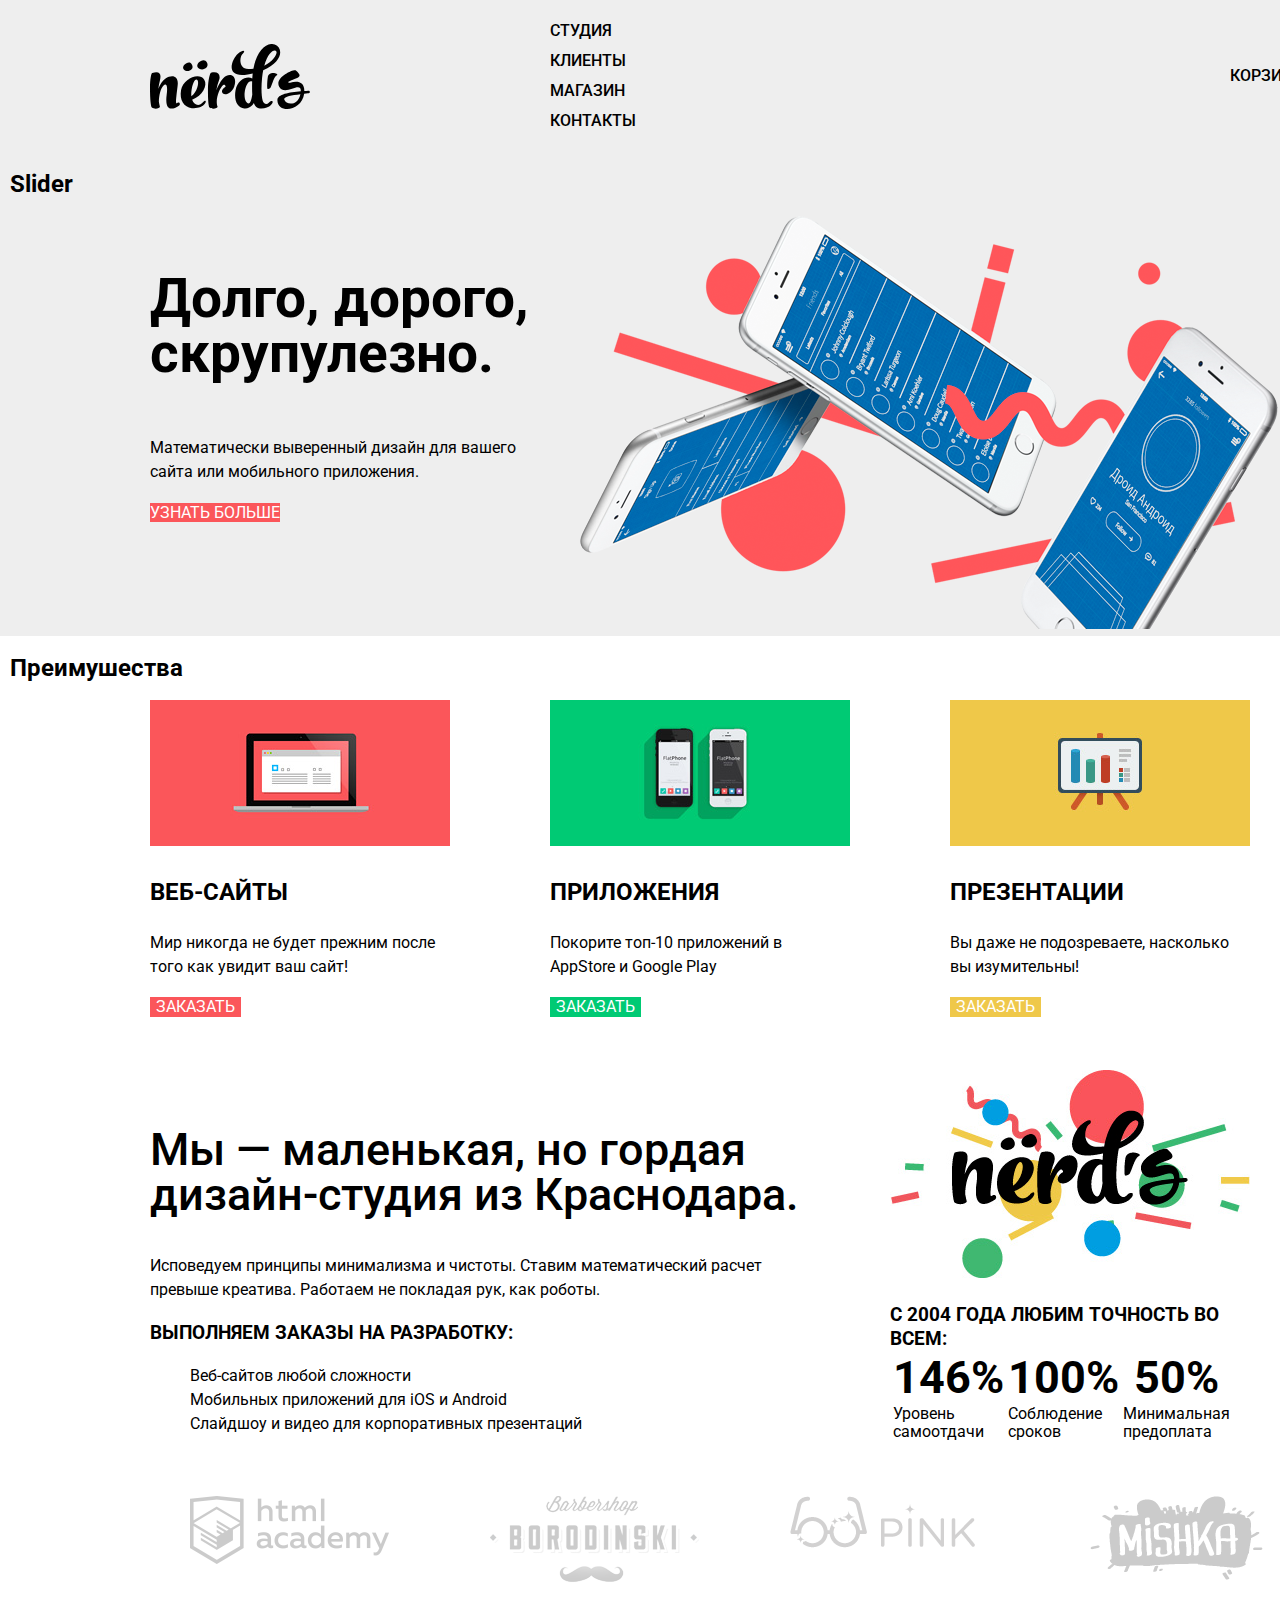
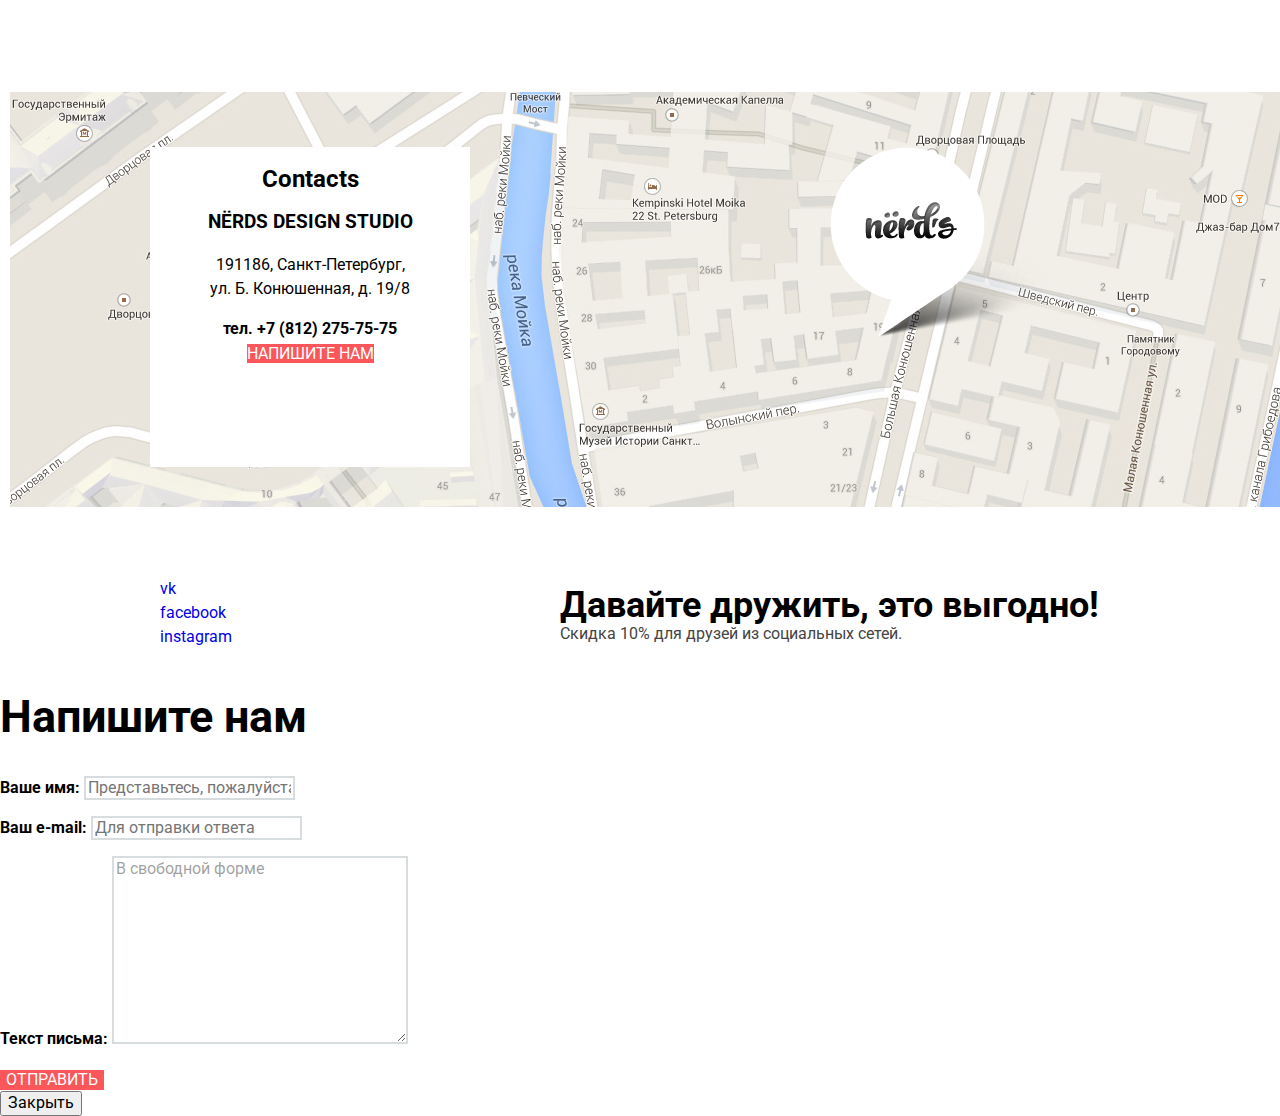
==== commit e816fdd8: "setka" ====
--- a/index.html
+++ b/index.html
@@ -8,7 +8,7 @@
         <link rel="stylesheet" href="css/css.css">
     </head>
     <body>
-        <header class="main-header">
+        <header class="main-header container">
             <nav class="main-navigation">
                 <a class="main-header-logo" href="#"><img src="img/nerds-logo.svg" alt="Nerds_logo" width="160" height="65"></a>
                 <ul class="site-navigation">
@@ -23,30 +23,19 @@
                     </li>
                 </ul>
             </nav>
-            <h1 class="visual-hidden">Nerds</h1>
             <section class="slaider">
                 <h2 class="visual-hiden">Slider</h2>
                 <ul class="slider-list">
                     <li class="slider-item">
-                        <img src="img/slide1.png" alt="Долго, дорого,  скрупулезно.">
-                        <h3>Долго, дорого,  скрупулезно.</h3>
-                        <p>Математически выверенный дизайн
-                            для вашего сайта или мобильного приложения.</p>
-                        <a class="button" href="#">УЗНАТЬ БОЛЬШЕ</a>
-                    </li>
-                    <li class="slider-item">
-                        <img src="img/slide2.png" alt="Любим математику как никто другой">
-                        <h3>Любим математику как никто другой</h3>
-                        <p>Никакого креатива, только математические формулы
-                            для расчета идеальных пропорций.</p>
-                        <a class="button" href="#">УЗНАТЬ БОЛЬШЕ</a>
-                    </li>
-                    <li class="slider-item">
-                        <img src="img/slide3.png" alt="Только ночь, только хардкор">
-                        <h3>Только ночь, только хардкор</h3>
-                        <p>Работать днем, как все? Мы против этого.
-                            Ближе к полуночи работа только начинается.</p>
-                        <a class="button" href="#">УЗНАТЬ БОЛЬШЕ</a>
+                        <div class="slider-column">
+                            <h3>Долго, дорого,  скрупулезно.</h3>
+                            <p>Математически выверенный дизайн
+                                для вашего сайта или мобильного приложения.</p>
+                            <a class="button" href="#">УЗНАТЬ БОЛЬШЕ</a>
+                        </div>
+                        <div class="image-column">
+                            <img src="img/slide1.png" alt="Долго, дорого,  скрупулезно.">
+                        </div>
                     </li>
                 </ul>
             </section>
@@ -76,39 +65,53 @@
                 </ul>
             </section>
             <section class="studio">
-                <h2>Мы — маленькая, но гордая дизайн-студия из Краснодара.</h2>
-                <p>Исповедуем принципы минимализма и чистоты. Ставим математический расчет
-                    превыше креатива. Работаем не покладая рук, как роботы.
-                </p>
-                <h3>Выполняем заказы на разработку:</h3>
-                <ul class="studio-list">
-                    <li class="studio-item">Веб-сайтов любой сложности</li>
-                    <li class="studio-item">Мобильных приложений для iOS и Android</li>
-                    <li class="studio-item">Слайдшоу и видео для корпоративных презентаций</li>
-                </ul>
-                <img src="img/nerds-illustration.svg" width="360" height="208" alt="nerds">
-                <h3>с 2004 года Любим точность во всем:</h3>
-                <table>
-                     <tr>
-                        <td>146%</td>
-                        <td>100%</td>
-                        <td>50%</td>
-                    </tr>
-                    <tr>
-                        <td><br>Уровень<br>самоотдачи</td>
-                        <td><br>Соблюдение<br>сроков</td>
-                        <td><br>Минимальная<br>предоплата</td>
-                    </tr>
-                </table>
+                <div class="studio-column1">
+                    <h2>Мы — маленькая, но гордая дизайн-студия из Краснодара.</h2>
+                    <p>Исповедуем принципы минимализма и чистоты. Ставим математический расчет
+                        превыше креатива. Работаем не покладая рук, как роботы.
+                    </p>
+                    <h3>Выполняем заказы на разработку:</h3>
+                    <ul class="studio-list">
+                        <li class="studio-item">Веб-сайтов любой сложности</li>
+                        <li class="studio-item">Мобильных приложений для iOS и Android</li>
+                        <li class="studio-item">Слайдшоу и видео для корпоративных презентаций</li>
+                    </ul>
+                </div>
+                <div class="studio-column2">
+                    <img src="img/nerds-illustration.svg" width="360" height="208" alt="nerds">
+                    <h3>с 2004 года Любим точность во всем:</h3>
+                    <table>
+                        <tr>
+                            <td>146%</td>
+                            <td>100%</td>
+                            <td>50%</td>
+                        </tr>
+                        <tr>
+                            <td><br>Уровень<br>самоотдачи</td>
+                            <td><br>Соблюдение<br>сроков</td>
+                            <td><br>Минимальная<br>предоплата</td>
+                        </tr>
+                    </table>
+                </div>
+            </section>
+            <section class="product">
                 <ul class="product-list">
-                    <li class="product-item"><img src="img/logo-1.png" width="199" height="68" alt="html-academy"></li>
-                    <li class="product-item"><img src="img/logo-2.png" width="209" height="90" alt="borodinskii"></li>
-                    <li class="product-item"><img src="img/logo-3.png" width="185" height="52" alt="pink"></li>
-                    <li class="product-item"><img src="img/logo-4.png" width="173" height="84" alt="mishka"></li>
+                    <li class="product-item">
+                        <img src="img/logo-1.png" width="199" height="68" alt="html-academy">
+                    </li>
+                    <li class="product-item">
+                        <img src="img/logo-2.png" width="209" height="90" alt="borodinskii">
+                    </li>
+                    <li class="product-item">
+                        <img src="img/logo-3.png" width="185" height="52" alt="pink">
+                    </li>
+                    <li class="product-item">
+                        <img src="img/logo-4.png" width="173" height="84" alt="mishka">
+                    </li>
                 </ul>
             </section>
         </main>
-        <footer class="footer">
+        <footer class="footer container">
             <section class="footer-contacts">
                 <div class="card-contacts">
                     <h2 class="visualy-hidden">Contacts</h2>
@@ -117,17 +120,28 @@
                     <b>тел. +7 (812) 275-75-75</b><br>
                     <a class="button" href="#">Напишите нам</a><br>
                 </div>
+                <div class="mark-contacts">
+                    <img src="img/map-marker.png" width="231" height="190" alt="mark">
+                </div>
             </section>
-            <section class="footer-social">
-                <ul>
-                    <li><a class="social-bottom" href="#">vk</a></li>
-                    <li><a class="social-bottom" href="#">facebook</a></li>
-                    <li><a class="social-bottom" href="#">instagram</a></li>
-                </ul>
-            </section>
-            <section class="footer-bottom">
-                <h3>Давайте дружить, это выгодно!</h3>
-                <p>Скидка 10% для друзей из социальных сетей.</p>
+            <section class="footer-social container">
+                <div class="social-column">
+                    <ul class="social-list">
+                        <li><a class="social-bottom" href="#">vk</a></li>
+                        <li><a class="social-bottom" href="#">facebook</a></li>
+                        <li><a class="social-bottom" href="#">instagram</a></li>
+                    </ul>
+                </div>
+                <div class="bottom-column">
+                    <ul class="bottom-list">
+                        <li class="bottom-item">
+                            Давайте дружить, это выгодно!
+                        </li>
+                        <li class="bottom-item">
+                            Скидка 10% для друзей из социальных сетей.
+                        </li>
+                    </ul>
+                </div>
             </section>
         </footer>
         <section class="modal modal-contact">
--- a/css/css.css
+++ b/css/css.css
@@ -10,6 +10,16 @@
     background-color: #ffffff;
     background-position: top center;
     background-repeat: no-repeat;
+}
+
+.main-header {
+    background-color: #eeeeee;
+
+    min-height: 545px;
+}
+
+.inner-page .main-header {
+    min-height: 355px;
 }
 
 .main-header-logo:active {
@@ -41,14 +51,34 @@
     color: rgba(255, 255, 255, 0.3);
 }
 
-.main-header {
-    background-color: #eeeeee;
-}
-
 .main-navigation {
+    display: flex;
+    align-items: center;
+    min-height: 115px;
+
     font-size: 16px;
     line-height: 30px;
     color: #000000;
+}
+
+.main-header-logo {
+    width: 160px;
+    height: 65px;
+
+    margin-left: 140px;
+}
+
+.site-navigation {
+    width: 440px;
+
+    margin-left: 200px;
+}
+
+.user-navigation {
+    width: 80px;
+
+    margin-left: auto;
+    margin-right: 140px;
 }
 
 .site-navigation,
@@ -79,22 +109,70 @@
     padding-bottom: 5px;
 }
 
+.container {
+    width: 1440px;
+    margin: 0 auto;
+    padding: 0 10px;
+}
+
+.slaider {
+    min-height: 430px;
+}
+
+.slider-column {
+    margin: 0;
+    padding: 0;
+    width: 380px;
+    margin-right: 50px;
+    min-height: 270px;
+    margin-left: 140px;
+}
+
 .slider-list {
-    list-style: none;
-}
-
-.main-header h1 {
+    margin: 0;
+    padding: 0;
+    list-style: none;
+}
+
+/*.slaider {*/
+    /*background-image: url("../img/slide1.png");*/
+    /*background-repeat: no-repeat;*/
+    /*background-position: right bottom;*/
+/*}*/
+
+.slider-item {
+    display: flex;
+}
+
+.slider-item h3 {
+    font-size: 55px;
+    line-height: 55px;
+}
+
+.inner-page .main-header h1 {
     font-size: 55px;
     line-height: 55px;
     text-align: center;
+    color: #000000;
+    font-weight: 500;
 }
 
 .features-list {
+    display: flex;
+    margin: 0;
+    padding: 0;
     list-style: none;
 }
 
 .features-item {
-    text-align: center;
+    width: 300px;
+    min-height: 350px;
+    text-align: left;
+    margin-right: 100px;
+}
+
+.features-item:first-child {
+    margin-left: 140px;
 }
 
 .features-item h3 {
@@ -129,9 +207,30 @@
     text-transform: uppercase;
 }
 
+.studio {
+    display: flex;
+}
+
 .studio-list {
     list-style: none;
 }
+
+.studio-column1 {
+    width: 670px;
+    margin-left: 140px;
+    margin-right: 70px;
+    margin-top: 40px;
+
+    min-height: 375px;
+}
+
+.studio-column2 {
+    width: 360px;
+    margin-top: 20px;
+
+    min-height: 410px;
+}
+
 
 table tr:first-child {
     font-size: 45px;
@@ -147,7 +246,20 @@
 }
 
 .product-list {
-    list-style: none;
+    display: flex;
+    list-style: none;
+}
+
+.product-item {
+    width: 260px;
+
+    margin-right: 40px;
+
+    min-height: 180px;
+}
+
+.product-item:nth-child(1) {
+    margin-left: 140px;
 }
 
 .product-item img {
@@ -156,6 +268,29 @@
 
 .product-item img:hover {
     opacity: 1;
+}
+
+.main-column {
+    display: flex;
+    width: 1160px;
+
+    min-height: 2095px;
+
+    margin-left: 140px;
+}
+
+.filters {
+    margin: 0;
+    padding: 0;
+    width: 260px;
+
+    min-height: 770px;
+
+}
+
+.filter-list {
+    margin: 0;
+    padding: 0;
 }
 
 .filters fieldset{
@@ -211,6 +346,15 @@
     color: rgba(0, 0, 0, 0.3);
 }
 
+.catalog {
+    width: 760px;
+
+    min-height: 2095px;
+
+    margin-left: 140px;
+
+}
+
 .catalog-filter {
     list-style: none;
 }
@@ -235,11 +379,61 @@
 }
 
 .catalog-list {
-    list-style: none;
+    display: flex;
+    flex-wrap: wrap;
+    margin: 0;
+    padding: 0;
+    list-style: none;
+}
+
+.catalog-item {
+    margin-right: 40px;
+}
+
+.catalog-item:nth-child(2n) {
+    margin-right: 0;
+}
+
+.catalog-item-image {
+    opacity: 0.3;
+}
+
+.catalog-item-image:hover {
+    opacity: 1;
+}
+
+
+.item-hover {
+    display: flex;
+    margin: 0;
+    padding: 0;
+
+    margin-top: 339px;
+
+
+    width: 360px;
+    min-height: 230px;
+    background-color: #eeeeee;
+    text-align: center;
+}
+
+.catalog-item-list {
+    margin: 0;
+    padding: 0;
+    width: 240px;
+
+    min-height: 150px;
+    margin-top: 10px;
+    margin-left: 60px;
+
+    list-style: none;
+
 }
 
 .catalog-item-name {
     color: #000000;
+
+    text-transform: uppercase;
 
     font-size: 18px;
     line-height: 30px;
@@ -264,7 +458,65 @@
     background-color: #d7373b;
 }
 
+.sedona {
+    width: 360px;
+
+    min-height: 600px;
+    background-image: url("../img/img-sedona.jpg");
+    background-repeat: no-repeat;
+    background-position: bottom;
+}
+
+.pink {
+    width: 360px;
+
+    min-height: 600px;
+    background-image: url("../img/img-pink.jpg");
+    background-repeat: no-repeat;
+    background-position: bottom;
+}
+
+.barbershop {
+    width: 360px;
+
+    min-height: 600px;
+    background-image: url("../img/img-barbershop.jpg");
+    background-repeat: no-repeat;
+    background-position: bottom;
+}
+
+.mishka {
+    width: 360px;
+
+    min-height: 600px;
+    background-image: url("../img/img-mishka.jpg");
+    background-repeat: no-repeat;
+    background-position: bottom;
+}
+
+.aplus {
+    width: 360px;
+
+    min-height: 600px;
+    background-image: url("../img/img-aplus.jpg");
+    background-repeat: no-repeat;
+    background-position: bottom;
+}
+
+.kvast {
+    width: 360px;
+
+    min-height: 600px;
+    background-image: url("../img/img-kvast.jpg");
+    background-repeat: no-repeat;
+    background-position: bottom;
+}
+
 .pagination-list {
+    margin: 0;
+    padding: 0;
+
+    margin-top: 60px;
     list-style: none;
 }
 
@@ -296,23 +548,80 @@
 }
 
 .footer-contacts {
+    display: flex;
     width: 100%;
-    height: 500px;
-    background-color: #eeeeee;
+    height: 415px;
+    background-color: #ffffff;
     background-image: url("../img/map.jpg");
     background-position: center;
     background-repeat: no-repeat;
 }
 
 .card-contacts {
-    height: 308px;
-    width: 319px;
+    height: 320px;
+    width: 320px;
     background-color: white;
     text-align: center;
-}
-
-.footer-social ul {
-    list-style: none;
+    margin-left: 140px;
+    margin-top: 55px;
+}
+
+.mark-contacts {
+    width: 231px;
+
+    margin-left: 360px;
+    margin-top: 55px;
+
+    min-height: 190px;
+}
+
+.footer-social {
+    display: flex;
+}
+
+.social-column {
+    width: 260px;
+
+    margin-left: 140px;
+    margin-top: 70px;
+
+    min-height: 80px;
+
+}
+
+.social-list {
+    margin: 0;
+    padding: 0;
+
+    list-style: none;
+}
+
+.bottom-column {
+    width: 560px;
+
+    margin-left: 140px;
+    margin-top: 80px;
+
+    min-height: 45px;
+}
+
+.bottom-list {
+    margin: 0;
+    padding: 0;
+    list-style: none;
+}
+
+.bottom-item:first-child {
+    font-size: 36px;
+    line-height: 36px;
+    font-weight: bold;
+    color: #000000;
+}
+
+.bottom-item:last-child {
+    font-size: 16px;
+    line-height: 22px;
+    color: #444444;
 }
 
 .modal {
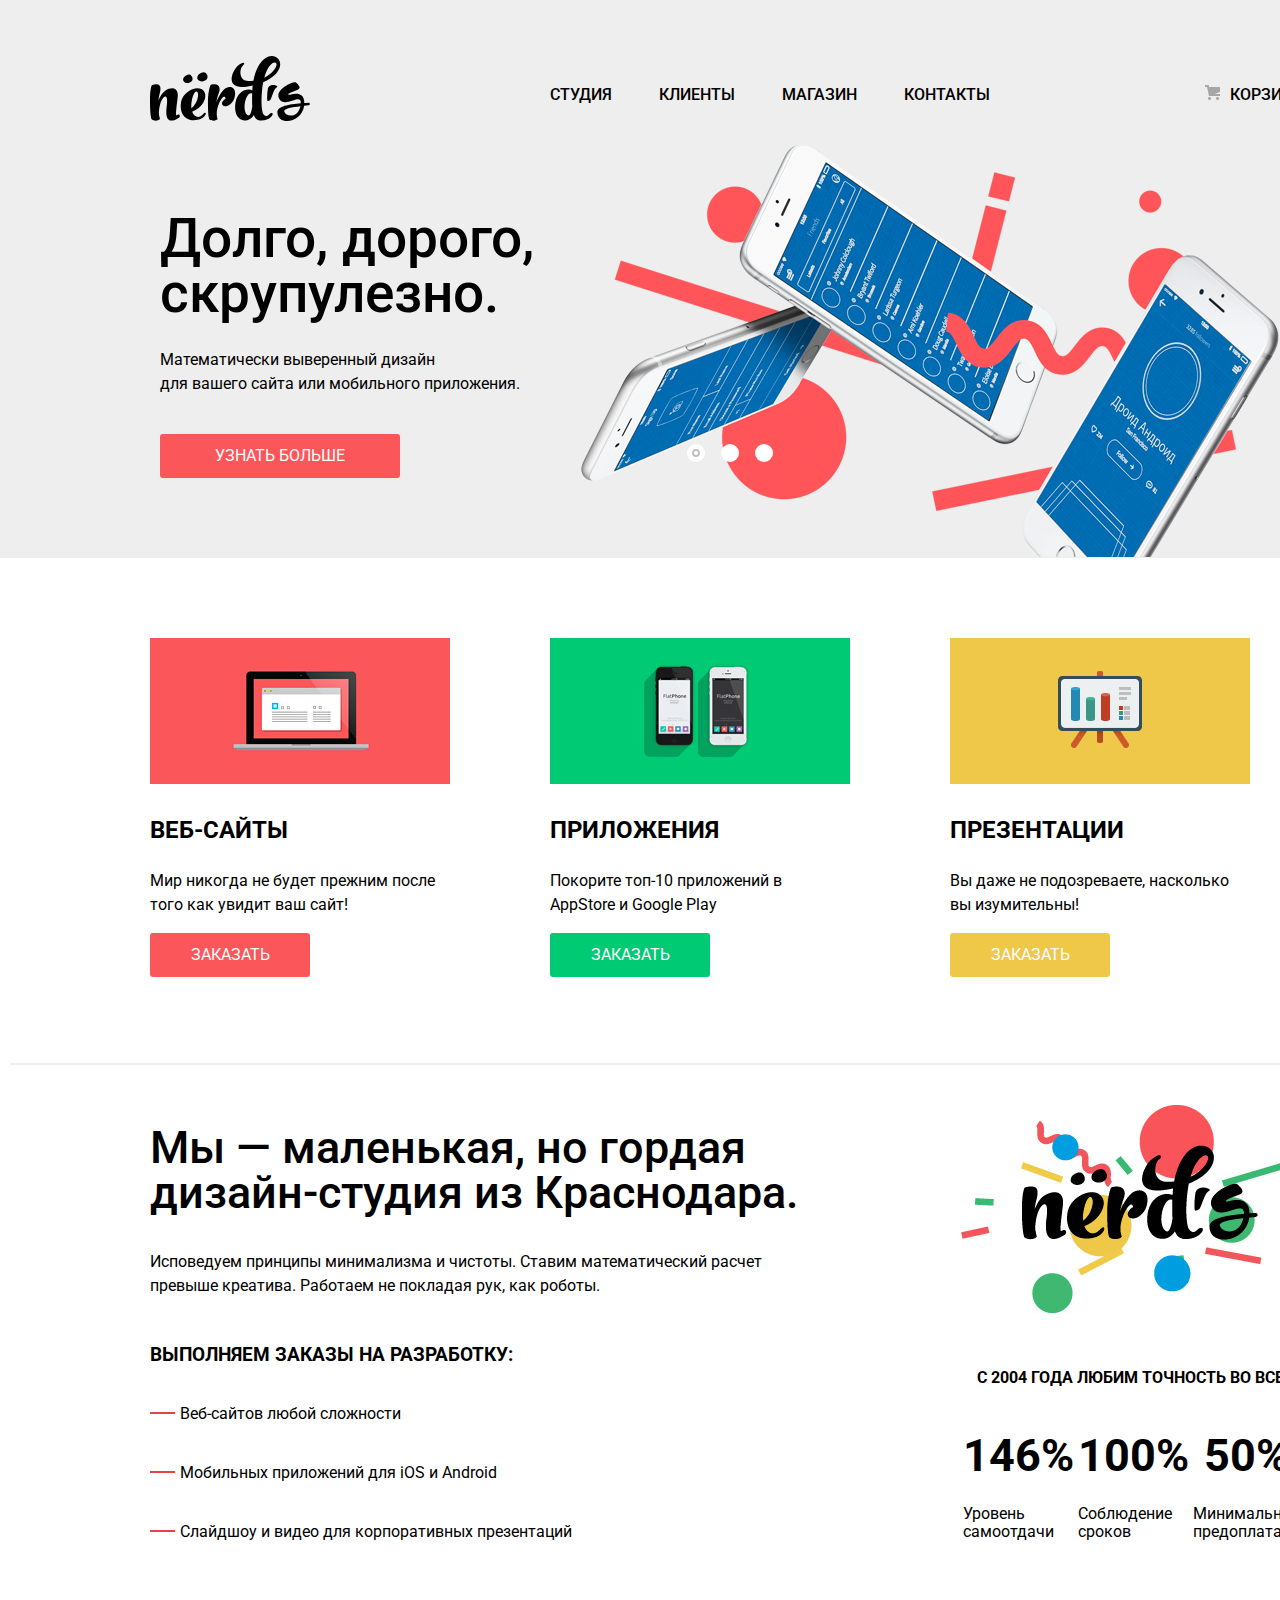
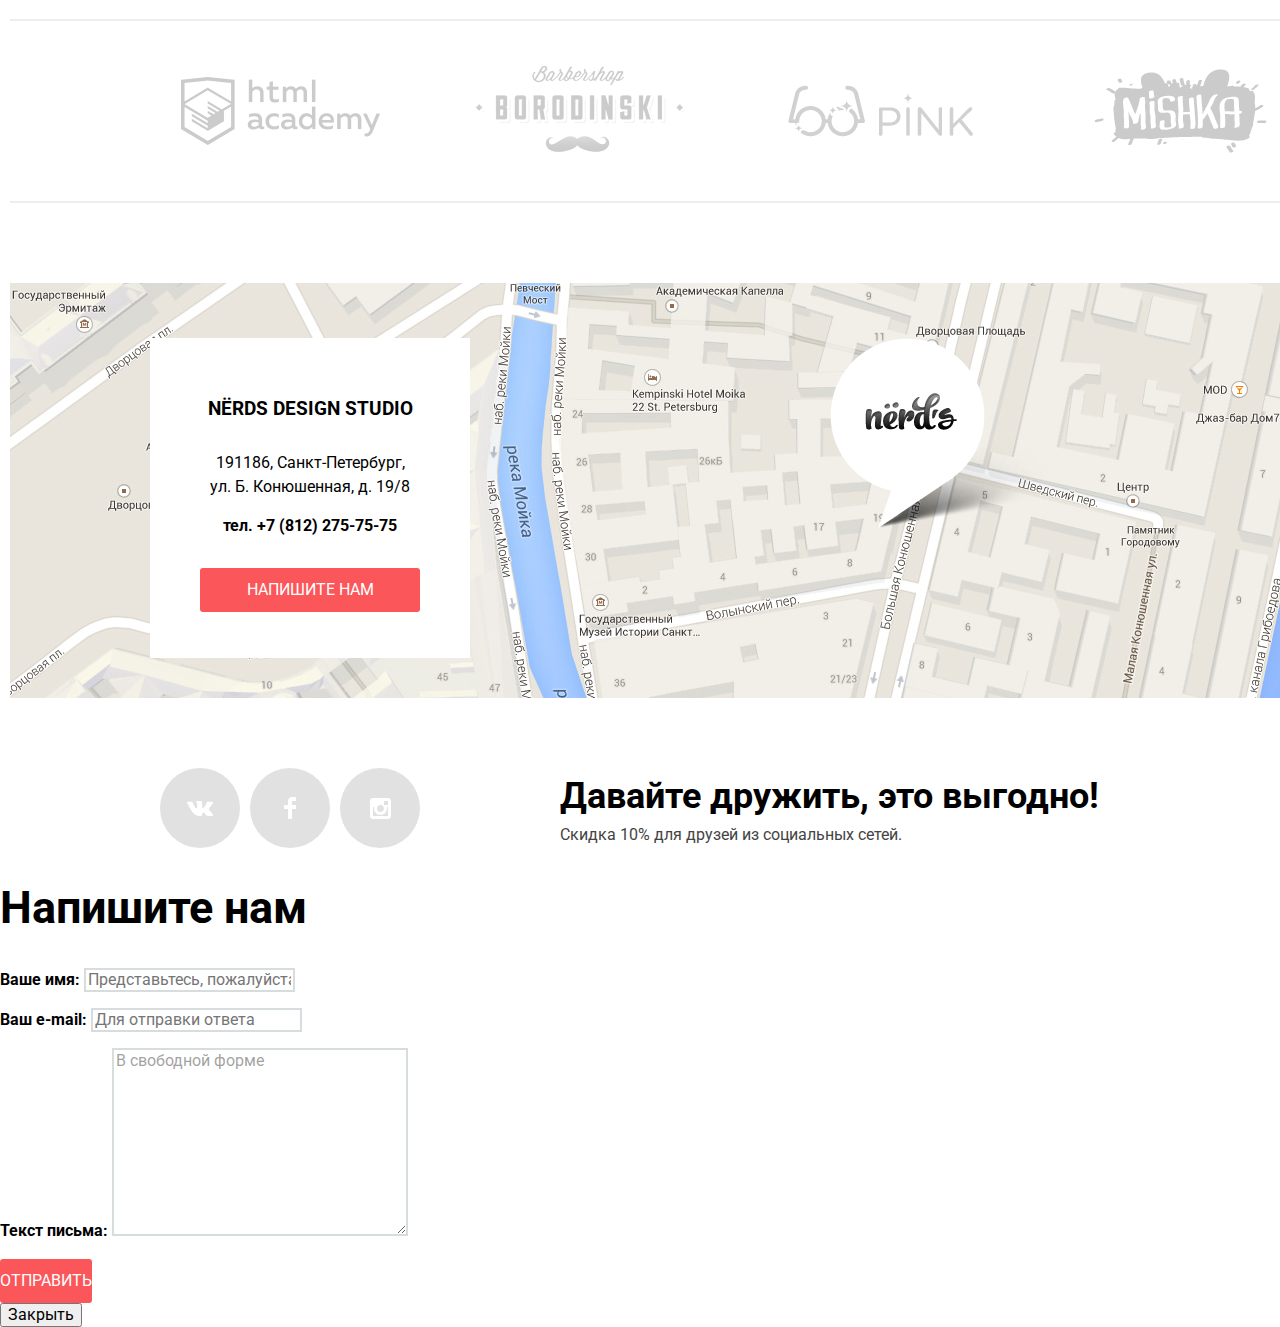
==== commit c5eec3e7: "css_modification_for_slider_and_buttom_and_distance" ====
--- a/index.html
+++ b/index.html
@@ -18,31 +18,45 @@
                     <li><a href="#">Контакты</a></li>
                 </ul>
                 <ul class="user-navigation">
-                    <li class="trash">
+                    <li>
                         <a class="trash" href="#">Корзина</a>
                     </li>
                 </ul>
             </nav>
-            <section class="slaider">
-                <h2 class="visual-hiden">Slider</h2>
+        </header>
+        <section class="slider container">
+            <div class="container">
+                <h2 class="visually-hidden">Slider</h2>
+                <input class="visually-hidden" type="radio" id="product-1" name="toggle" checked>
+                <input class="visually-hidden" type="radio" id="product-2" name="toggle">
+                <input class="visually-hidden" type="radio" id="product-3" name="toggle">
+                <div class="slider-controls">
+                    <label class="slider-controls-item slider-controls-item--1" for="product-1">Первый</label>
+                    <label class="slider-controls-item slider-controls-item--2" for="product-2">Второй</label>
+                    <label class="slider-controls-item slider-controls-item--3" for="product-3">Третий</label>
+                </div>
                 <ul class="slider-list">
                     <li class="slider-item">
-                        <div class="slider-column">
-                            <h3>Долго, дорого,  скрупулезно.</h3>
-                            <p>Математически выверенный дизайн
-                                для вашего сайта или мобильного приложения.</p>
-                            <a class="button" href="#">УЗНАТЬ БОЛЬШЕ</a>
-                        </div>
-                        <div class="image-column">
-                            <img src="img/slide1.png" alt="Долго, дорого,  скрупулезно.">
-                        </div>
+                        <h3>Долго, дорого,<br> скрупулезно.</h3>
+                        <p>Математически выверенный дизайн<br> для вашего сайта или мобильного приложения.</p>
+                        <a class="slider-item-button button" href="#">Узнать больше</a>
+                    </li>
+                    <li class="slider-item">
+                        <h3>Любим математику как никто другой</h3>
+                        <p>Никакого креатива, только математические формулы для расчета идеальных пропорций.</p>
+                        <a class="slider-item-button button" href="#">Узнать больше</a>
+                    </li>
+                    <li class="slider-item">
+                        <h3>Только ночь,<br> только хардкор</h3>
+                        <p>Работать днем, как все? Мы против этого.<br> Ближе к полуночи работа только начинается.</p>
+                        <a class="slider-item-button button" href="#">Узнать больше</a>
                     </li>
                 </ul>
-            </section>
-        </header>
+            </div>
+        </section>
         <main class="container">
             <section class="features">
-                <h2 class="visualy-hidden">Преимушества</h2>
+                <h2 class="visually-hidden">Преимушества</h2>
                 <ul class="features-list">
                     <li class="features-item">
                         <img src="img/illustration-1.png" alt="">
@@ -96,29 +110,21 @@
             </section>
             <section class="product">
                 <ul class="product-list">
-                    <li class="product-item">
-                        <img src="img/logo-1.png" width="199" height="68" alt="html-academy">
-                    </li>
-                    <li class="product-item">
-                        <img src="img/logo-2.png" width="209" height="90" alt="borodinskii">
-                    </li>
-                    <li class="product-item">
-                        <img src="img/logo-3.png" width="185" height="52" alt="pink">
-                    </li>
-                    <li class="product-item">
-                        <img src="img/logo-4.png" width="173" height="84" alt="mishka">
-                    </li>
+                    <li class="product-item product-item_first"></li>
+                    <li class="product-item product-item_second"></li>
+                    <li class="product-item product-item_third"></li>
+                    <li class="product-item product-item_forth"></li>
                 </ul>
             </section>
         </main>
         <footer class="footer container">
             <section class="footer-contacts">
                 <div class="card-contacts">
-                    <h2 class="visualy-hidden">Contacts</h2>
+                    <h2 class="visually-hidden">Contacts</h2>
                     <h3>NЁRDS DESIGN STUDIO</h3>
                     <p>191186, Санкт-Петербург,<br>  ул. Б. Конюшенная, д. 19/8</p>
                     <b>тел. +7 (812) 275-75-75</b><br>
-                    <a class="button" href="#">Напишите нам</a><br>
+                    <a class="button button-contacts" href="#">Напишите нам</a><br>
                 </div>
                 <div class="mark-contacts">
                     <img src="img/map-marker.png" width="231" height="190" alt="mark">
@@ -127,9 +133,35 @@
             <section class="footer-social container">
                 <div class="social-column">
                     <ul class="social-list">
-                        <li><a class="social-bottom" href="#">vk</a></li>
-                        <li><a class="social-bottom" href="#">facebook</a></li>
-                        <li><a class="social-bottom" href="#">instagram</a></li>
+                        <li><a class="social-bottom social-bottom_vk" href="#"><span class="visually-hidden">vk</span>
+                            <svg version="1.1" id="Layer_1" xmlns="http://www.w3.org/2000/svg" xmlns:xlink="http://www.w3.org/1999/xlink" x="0px" y="0px"
+	                        width="26px" height="15px" viewBox="0 0 26 15" enable-background="new 0 0 26 15" xml:space="preserve">
+                            <path fill="#FFFFFF" d="M16.138,11.51c0.956-0.309,2.18,2.04,3.483,2.939c0.978,0.681,1.727,0.534,1.727,0.534l3.473-0.05
+                                c0,0,1.815-0.112,0.957-1.554c-0.071-0.12-0.503-1.069-2.585-3.022c-2.177-2.043-1.882-1.712,0.739-5.244
+                                c1.597-2.153,2.236-3.468,2.036-4.028c-0.192-0.539-1.365-0.399-1.365-0.399L20.69,0.713c-0.381,0.001-0.704,0.119-0.851,0.515
+                                c-0.003,0.004-0.621,1.666-1.445,3.079c-1.741,2.989-2.436,3.148-2.724,2.961c-0.661-0.433-0.494-1.737-0.494-2.664
+                                c0-2.897,0.432-4.105-0.846-4.417c-0.427-0.104-0.739-0.172-1.828-0.182c-1.392-0.021-2.574,0-3.244,0.329
+                                c-0.445,0.223-0.786,0.712-0.579,0.74c0.26,0.035,0.843,0.16,1.155,0.586c0.401,0.552,0.389,1.789,0.389,1.789
+                                s0.229,3.411-0.54,3.834c-0.528,0.29-1.25-0.302-2.803-3.016C6.087,2.879,5.488,1.345,5.488,1.345S5.372,1.06,5.162,0.904
+                                C4.912,0.719,4.562,0.66,4.562,0.66L0.848,0.684c0,0-0.558,0.016-0.763,0.262C-0.097,1.164,0.07,1.614,0.07,1.614
+                                s2.909,6.881,6.203,10.347c3.02,3.182,6.452,2.971,6.452,2.971h1.555c0,0,0.469-0.054,0.709-0.312
+                                c0.224-0.24,0.214-0.691,0.214-0.691S15.172,11.82,16.138,11.51z"/>
+                            </svg>
+                        </a></li>
+                        <li><a class="social-bottom social-bottom_fc" href="#"><span class="visually-hidden">facebook</span>
+                            <svg version="1.1" id="Layer_2" xmlns="http://www.w3.org/2000/svg" xmlns:xlink="http://www.w3.org/1999/xlink" x="0px" y="0px"
+	                        width="12px" height="22px" viewBox="0 0 12 22" enable-background="new 0 0 12 22" xml:space="preserve">
+                            <path fill="#FFFFFF" d="M12,4V0H8C5.791,0,4,1.791,4,4v4H0v4h4v10h4V12h4V8H8V4H12z"/>
+                            </svg>
+                        </a></li>
+                        <li><a class="social-bottom social-bottom_in" href="#"><span class="visually-hidden">instagram</span>
+                            <svg version="1.1" id="Layer_1" xmlns="http://www.w3.org/2000/svg" xmlns:xlink="http://www.w3.org/1999/xlink" x="0px" y="0px"
+	                        width="21px" height="21px" viewBox="0 0 21 21" enable-background="new 0 0 21 21" xml:space="preserve">
+                            <path fill="#FFFFFF" d="M18,0H3C1.35,0,0,1.35,0,3v15c0,1.65,1.35,3,3,3h15c1.65,0,3-1.35,3-3V3C21,1.35,19.65,0,18,0z M10.5,7
+	                        c1.93,0,3.5,1.57,3.5,3.5S12.43,14,10.5,14S7,12.43,7,10.5S8.57,7,10.5,7z M18,18H3V9h1.181C4.067,9.482,4,9.983,4,10.5
+	                        c0,3.59,2.91,6.5,6.5,6.5s6.5-2.91,6.5-6.5c0-0.517-0.066-1.018-0.181-1.5H18V18z M18,7h-4V3h4V7z"/>
+                            </svg>
+                        </a></li>
                     </ul>
                 </div>
                 <div class="bottom-column">
--- a/css/css.css
+++ b/css/css.css
@@ -13,15 +13,23 @@
 }
 
 .main-header {
+    display: flex;
+    flex-direction: column;
     background-color: #eeeeee;
-
-    min-height: 545px;
+    margin: 0;
+    padding: 0;
+
+    min-height: 100px;
 }
 
 .inner-page .main-header {
     min-height: 355px;
 }
 
+.main-header-logo:hover {
+    opacity: 0.8 ;
+}
+
 .main-header-logo:active {
     opacity: 0.3 ;
 }
@@ -30,8 +38,29 @@
     text-decoration: none;
 }
 
+.visually-hidden:not(:focus):not(:active),
+input[type="checkbox"].visually-hidden,
+input[type="radio"].visually-hidden {
+    position: absolute;
+
+    width: 1px;
+    height: 1px;
+    margin: -1px;
+    border: 0;
+    padding: 0;
+
+    white-space: nowrap;
+
+    clip-path: inset(100%);
+    clip: rect(0 0 0 0);
+    overflow: hidden;
+}
+
 .button {
+    display: block;
+    padding: 13px 0;
     font: inherit;
+    font-size: 16px;
     line-height: 18px;
 
     text-align: center;
@@ -40,6 +69,7 @@
     text-transform: uppercase;
 
     background-color: #fb565a;
+    border-radius: 3px;
     border: none;
 }
 
@@ -55,7 +85,8 @@
     display: flex;
     align-items: center;
     min-height: 115px;
-
+    margin: 0;
+    padding: 0;
     font-size: 16px;
     line-height: 30px;
     color: #000000;
@@ -65,20 +96,47 @@
     width: 160px;
     height: 65px;
 
+    margin-top: 50px;
     margin-left: 140px;
 }
 
 .site-navigation {
+    display: flex;
+    flex-wrap: wrap;
+    justify-content: space-between;
     width: 440px;
+    margin-top: 80px;
 
     margin-left: 200px;
 }
 
 .user-navigation {
-    width: 80px;
-
-    margin-left: auto;
-    margin-right: 140px;
+    display: flex;
+    width: 160px;
+
+    margin-top: 80px;
+    margin-left: 200px;
+
+}
+
+.user-navigation .trash {
+    position: relative;
+    /*padding-left: 45px;*/
+}
+
+.trash::before {
+    content: "";
+
+    position: absolute;
+    left: -25px;
+    top: 0px;
+
+    width: 15px;
+    height: 15px;
+
+    background-image: url("../img/cart-icon.png");
+    background-repeat: no-repeat;
+    background-position: center center;
 }
 
 .site-navigation,
@@ -115,40 +173,133 @@
     padding: 0 10px;
 }
 
-.slaider {
-    min-height: 430px;
-}
-
-.slider-column {
-    margin: 0;
-    padding: 0;
-    width: 380px;
-    margin-right: 50px;
-    min-height: 270px;
-    margin-left: 140px;
+.slider {
+    position: relative;
+
+    background-color: #eeeeee;
+}
+
+.slider-controls {
+    position: absolute;
+    left: 50%;
+    bottom: 104px;
+    z-index: 100;
+
+    width: 160px;
+    height: 18px;
+
+    text-align: center;
+    font-size: 0;
+    transform: translateX(-50%);
+}
+
+.slider-controls label {
+    position: relative;
+
+    display: inline-block;
+    width: 18px;
+    height: 18px;
+    padding: 8px;
+
+    border-radius: 50%;
+    cursor: pointer;
+}
+
+.slider-controls label::after {
+    content: "";
+
+    position: absolute;
+    top: 8px;
+    left: 8px;
+    z-index: 1;
+
+    width: 18px;
+    height: 18px;
+
+    background: #ffffff;
+
+    border-radius: 50%;
 }
 
 .slider-list {
     margin: 0;
     padding: 0;
-    list-style: none;
-}
-
-/*.slaider {*/
-    /*background-image: url("../img/slide1.png");*/
-    /*background-repeat: no-repeat;*/
-    /*background-position: right bottom;*/
-/*}*/
+
+    margin-left: 140px;
+
+    list-style: none;
+}
 
 .slider-item {
-    display: flex;
+    display: none;
+    padding: 85px 0 80px 0;
+}
+
+.slider-item-button {
+    width: 240px;
+}
+
+.slider-item:nth-child(1) {
+    background-image: url("../img/slide1.png");
+    background-repeat: no-repeat;
+    background-position: 70% 18px;
+}
+
+.slider-item:nth-child(2) {
+    background-image: url("../img/slide2.png");
+    background-repeat: no-repeat;
+    background-position: 77% 0;
+}
+
+.slider-item:nth-child(3) {
+    background-image: url("../img/slide3.png");
+    background-repeat: no-repeat;
+    background-position: 72% 20px;
+}
+
+#product-1:checked ~ .slider-list .slider-item:nth-child(1) {
+    display: block;
+}
+
+#product-2:checked ~ .slider-list .slider-item:nth-child(2) {
+    display: block;
+}
+
+#product-3:checked ~ .slider-list .slider-item:nth-child(3) {
+    display: block;
+}
+
+#product-1:checked ~ .slider-controls .slider-controls-item--1::before,
+#product-2:checked ~ .slider-controls .slider-controls-item--2::before,
+#product-3:checked ~ .slider-controls .slider-controls-item--3::before {
+    content: "";
+    position: absolute;
+    left: 50%;
+    top: 50%;
+    z-index: 2;
+    width: 4px;
+    height: 4px;
+    margin: -4px;
+    background-color: inherit;
+    border: 2px solid #c1c1c1;
+    border-radius: 50%;
 }
 
 .slider-item h3 {
+    max-width: 600px;
+    margin: 0;
+    margin-bottom: 27px;
+
     font-size: 55px;
     line-height: 55px;
-}
-
+    font-weight: 500;
+}
+
+.slider-item p {
+    max-width: 430px;
+    margin: 0;
+    margin-bottom: 38px;
+}
 .inner-page .main-header h1 {
     font-size: 55px;
     line-height: 55px;
@@ -161,7 +312,12 @@
     display: flex;
     margin: 0;
     padding: 0;
-    list-style: none;
+
+    margin-top: 80px;
+
+    list-style: none;
+    padding-bottom: 75px;
+    border-bottom: 2px solid #eeeeee;
 }
 
 .features-item {
@@ -181,8 +337,13 @@
     line-height: 30px;
 }
 
+.button-red {
+    width: 160px;
+}
+
 .button-green {
     background-color: #00ca74;
+    width: 160px;
 }
 
 .button-green:hover {
@@ -191,6 +352,7 @@
 
 .button-yellow {
     background-color: #efc84a;
+    width: 160px;
 }
 
 .button-yellow:hover {
@@ -209,32 +371,94 @@
 
 .studio {
     display: flex;
+    margin: 0;
+    padding: 0;
+    margin-top: 20px;
+    margin-bottom: 40px;
 }
 
 .studio-list {
-    list-style: none;
+    margin: 0;
+    padding: 0;
+    list-style: none;
+
 }
 
 .studio-column1 {
     width: 670px;
-    margin-left: 140px;
-    margin-right: 70px;
+    margin: 0;
+    padding: 0;
+    margin-left: 140px;
     margin-top: 40px;
 
     min-height: 375px;
+}
+
+.studio-column1 h2 {
+    margin: 0;
+    padding: 0;
+    margin-bottom: 35px;
+}
+
+.studio-column1 p {
+    margin: 0;
+    padding: 0;
+    margin-bottom: 45px;
+}
+
+.studio-column1 h3 {
+    margin: 0;
+    padding: 0;
+    margin-bottom: 35px;
+}
+
+.studio-item::before {
+    display: inline-block;
+    position: relative;
+    top: -5px;
+    left: -5px;
+    content: "";
+    width: 25px;
+    height: 2px;
+    background: #e74246;
+}
+
+.studio-item {
+    margin: 0px;
+    padding: 0px;
+    font-size: 16px;
+    line-height: 24px;
+    margin-bottom: 35px;
+    margin-left: 5px;
 }
 
 .studio-column2 {
     width: 360px;
+    margin: 0;
+    padding: 0;
+    margin-left: 140px;
     margin-top: 20px;
 
     min-height: 410px;
+}
+
+.studio-column2 img {
+    margin: 0;
+    padding: 0;
+    margin-bottom: 30px;
+}
+
+.studio-column2 h3 {
+    font-size: 16px;
+    line-height: 24px;
+    text-align: center;
+    margin-bottom: 35px;
 }
 
 
 table tr:first-child {
     font-size: 45px;
-    line-height: 10px;
+    line-height: 55px;
     font-weight: bold;
     text-align: center;
 }
@@ -247,35 +471,69 @@
 
 .product-list {
     display: flex;
-    list-style: none;
+    margin: 0;
+    padding: 0;
+    list-style: none;
+    border-top: 2px solid #eeeeee;
+    border-bottom: 2px solid #eeeeee;
 }
 
 .product-item {
     width: 260px;
-
+    height: 180px;
+    margin: 0;
+    padding: 0;
     margin-right: 40px;
-
-    min-height: 180px;
 }
 
 .product-item:nth-child(1) {
     margin-left: 140px;
 }
 
-.product-item img {
+.product-item  {
     opacity: 0.2;
 }
 
-.product-item img:hover {
+.product-item:hover {
     opacity: 1;
 }
 
+.product-item:active {
+    opacity: 0.1;
+}
+
+.product-item_first {
+    background-image: url("../img/logo-1.png");
+    background-repeat: no-repeat;
+    background-position: center;
+}
+
+.product-item_second {
+    background-image: url("../img/logo-2.png");
+    background-repeat: no-repeat;
+    background-position: center;
+}
+
+.product-item_third {
+    background-image: url("../img/logo-3.png");
+    background-repeat: no-repeat;
+    background-position: center;
+}
+
+.product-item_forth {
+    background-image: url("../img/logo-4.png");
+    background-repeat: no-repeat;
+    background-position: center;
+}
+
 .main-column {
     display: flex;
+    margin: 0;
+    padding: 0;
     width: 1160px;
 
     min-height: 2095px;
-
+    margin-top: 40px;
     margin-left: 140px;
 }
 
@@ -356,6 +614,8 @@
 }
 
 .catalog-filter {
+    margin: 0;
+    padding: 0;
     list-style: none;
 }
 
@@ -402,7 +662,6 @@
     opacity: 1;
 }
 
-
 .item-hover {
     display: flex;
     margin: 0;
@@ -517,6 +776,7 @@
     padding: 0;
 
     margin-top: 60px;
+    margin-bottom: 60px;
     list-style: none;
 }
 
@@ -551,6 +811,7 @@
     display: flex;
     width: 100%;
     height: 415px;
+    margin-top: 80px;
     background-color: #ffffff;
     background-image: url("../img/map.jpg");
     background-position: center;
@@ -558,12 +819,30 @@
 }
 
 .card-contacts {
-    height: 320px;
+    display: block;
+    height: 280px;
     width: 320px;
     background-color: white;
     text-align: center;
     margin-left: 140px;
     margin-top: 55px;
+    padding-top: 40px;
+}
+
+.card-contacts h3 {
+    margin-bottom: 30px;
+}
+
+.card-contacts p {
+    margin-bottom: 15px;
+}
+
+.button-contacts {
+    margin: 0;
+    width: 220px;
+    margin-left: 50px;
+    margin-top: 30px;
+
 }
 
 .mark-contacts {
@@ -590,10 +869,38 @@
 }
 
 .social-list {
-    margin: 0;
-    padding: 0;
-
-    list-style: none;
+    display: flex;
+    flex-wrap: wrap;
+    justify-content: space-between;
+    margin: 0;
+    padding: 0;
+
+    list-style: none;
+}
+
+.social-bottom {
+    display: flex;
+    align-items: center;
+    justify-content: center;
+    content: "";
+
+    width: 80px;
+    height: 80px;
+
+    background-color: #e1e1e1;
+    border-radius: 50%;
+}
+
+.social-bottom:hover {
+    background-color: #e74246;
+}
+
+.social-bottom:active path {
+    fill: #e06265;
+}
+
+.social-bottom:active {
+    background-color: #d7373b;
 }
 
 .bottom-column {
@@ -616,6 +923,7 @@
     line-height: 36px;
     font-weight: bold;
     color: #000000;
+    margin-bottom: 10px;
 }
 
 .bottom-item:last-child {
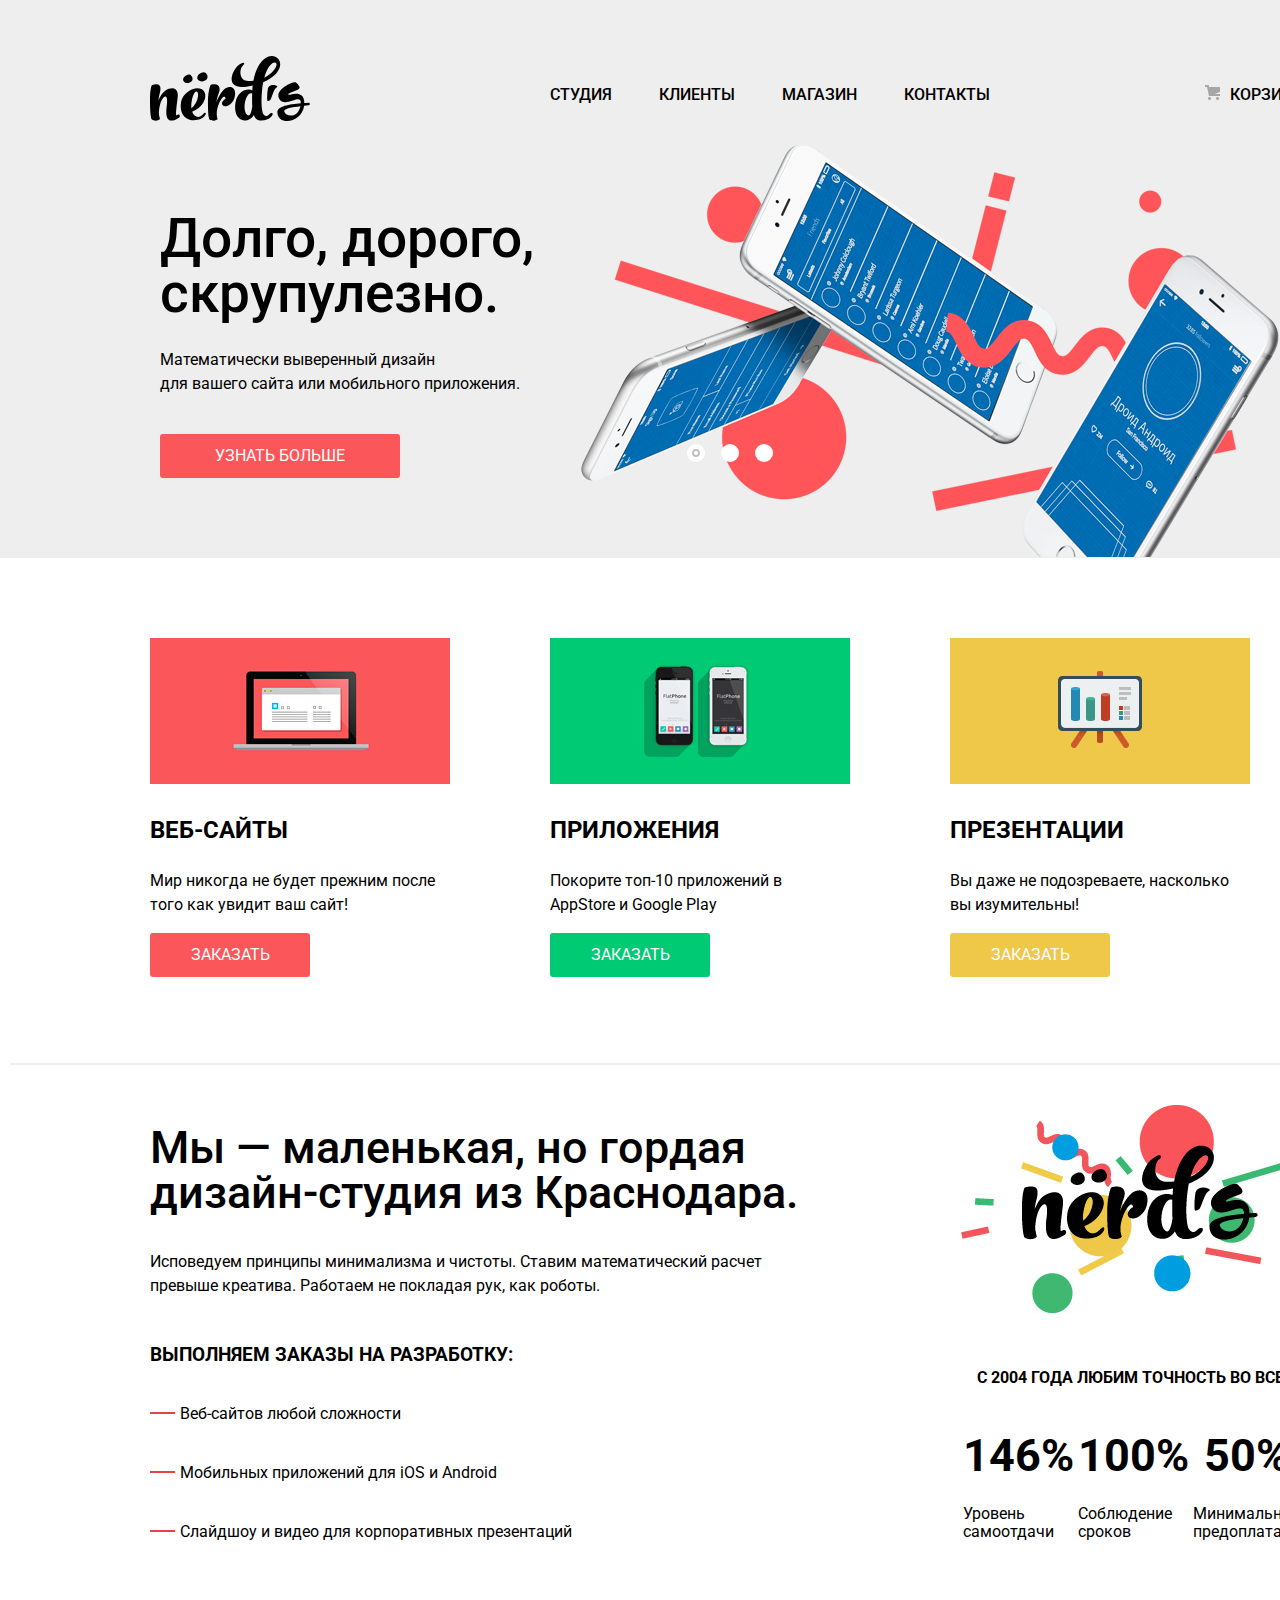
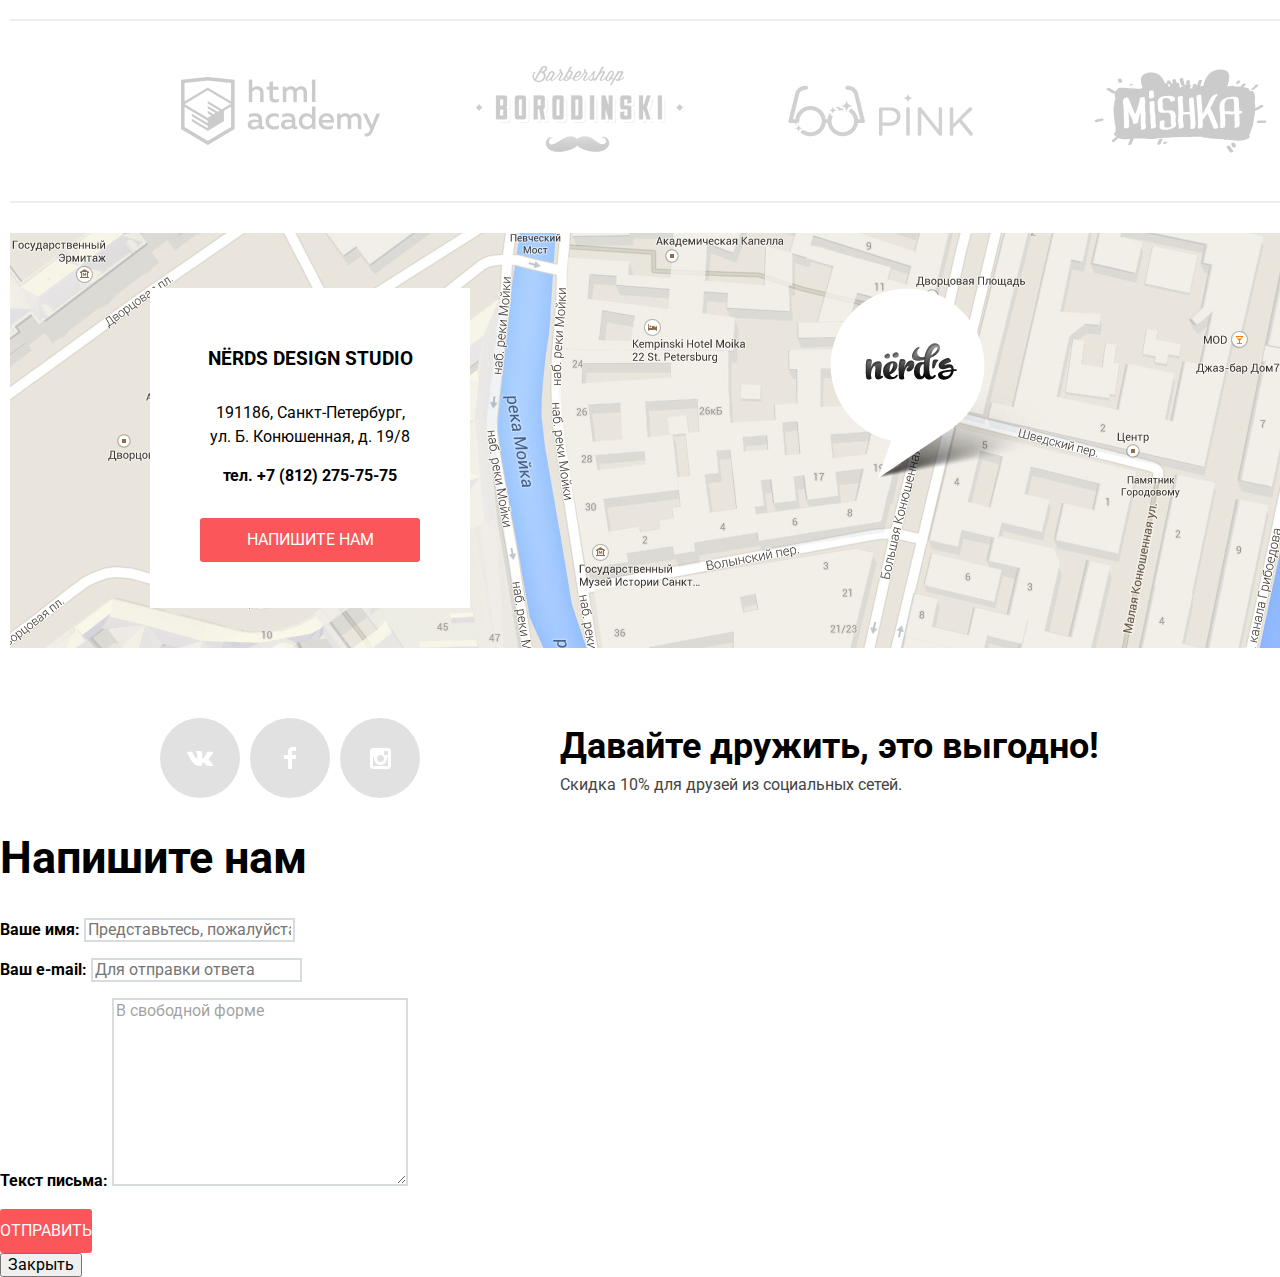
==== commit 436af3de: "css_modification_for_filter_and_map" ====
--- a/index.html
+++ b/index.html
@@ -10,11 +10,11 @@
     <body>
         <header class="main-header container">
             <nav class="main-navigation">
-                <a class="main-header-logo" href="#"><img src="img/nerds-logo.svg" alt="Nerds_logo" width="160" height="65"></a>
+                <a class="main-header-logo" href="index.html"><img src="img/nerds-logo.svg" alt="Nerds_logo" width="160" height="65"></a>
                 <ul class="site-navigation">
                     <li><a href="#">Студия</a></li>
                     <li><a href="#">Клиенты</a></li>
-                    <li><a href="#">Магазин</a></li>
+                    <li><a href="catalog.html">Магазин</a></li>
                     <li><a href="#">Контакты</a></li>
                 </ul>
                 <ul class="user-navigation">
--- a/css/css.css
+++ b/css/css.css
@@ -537,166 +537,420 @@
     margin-left: 140px;
 }
 
-.filters {
-    margin: 0;
-    padding: 0;
+.filter-item {
+    margin: 0;
+    padding: 0;
+
+    border: none;
+}
+
+.filter-item:first-child {
+    margin-bottom: 50px;
+}
+
+.range-filter {
     width: 260px;
-
-    min-height: 770px;
-
+    margin-top: 49px;
+}
+
+.filter-item legend {
+    font-size: 18px;
+    line-height: 30px;
+    text-transform: uppercase;
+    font-weight: 700;
+}
+
+.range-controls {
+    position: relative;
+    height: 41px;
+    margin-bottom: 15px;
+    padding-top: 39px;
+    padding-left: 20px;
+    padding-right: 20px;
+
+    background-color: #f1f1f1;
+
+    border-radius: 5px;
+}
+
+.range-controls .scale {
+    height: 2px;
+
+    background: #d7dcde;
+}
+
+.range-controls .bar {
+    width: 70%;
+    height: 2px;
+
+    background: #00ca74;
+}
+
+.range-controls .toggle {
+    position: absolute;
+    top: 31px;
+    left: 0;
+    width: 4px;
+    height: 4px;
+    padding: 0;
+
+    border: 8px solid #ffffff;
+    background-color: #ababab;
+    box-shadow: 0 2px 1px 0 #cfcfcf;
+    border-radius: 50%;
+    cursor: pointer;
+}
+
+.range-controls .toggle-min {
+    left: 18px;
+}
+
+.range-controls .toggle-max {
+    left: 160px;
+}
+
+.price-controls {
+    font-size: 0;
+}
+
+.price-controls label {
+    display: inline-block;
+    width: 50%;
+
+    font-size: 16px;
+    text-transform: uppercase;
+}
+
+.price-controls input {
+    width: 60px;
+    padding: 8px 10px;
+    margin-left: 10px;
+
+    font-family: Roboto, Arial, sans-serif;
+    font-size: 16px;
+    text-align: center;
+    color: #283136;
+
+    border: none;
+    border-radius: 5px;
+    background: #f1f1f1;
+}
+
+.max-price {
+    text-align: right;
 }
 
 .filter-list {
     margin: 0;
     padding: 0;
-}
-
-.filters fieldset{
+    margin-top: 20px;
+    margin-bottom: 45px;
+    list-style: none;
+}
+
+.filter-option {
+    margin-bottom: 19px;
+    padding-left: 40px;
+    color: #283136;
+}
+
+.filter-option label {
+    position: relative;
+
+    display: block;
+
+    cursor: pointer;
+    user-select: none;
+}
+
+
+
+.filter-input:disabled + label {
+    color: #283136;
+
+    opacity: 0.3;
+}
+
+.filter-input-radio:disabled,
+.filter-input-checkbox:disabled {
+    opacity: 0.1;
+}
+
+.filter-input-radio + label::before {
+    content: "";
+
+    position: absolute;
+    left: -42px;
+    top: -2px;
+
+    width: 18px;
+    height: 18px;
+
+    border: 4px solid rgba(77, 77, 77, 0.4);
+    border-radius: 50%;
+}
+
+.filter-input-radio:hover + label::before {
+    content: "";
+
+    position: absolute;
+    left: -42px;
+    top: -2px;
+
+    width: 18px;
+    height: 18px;
+
+    border: 4px solid rgba(77, 77, 77, 1);
+    border-radius: 50%;
+}
+
+.filter-input-radio:checked + label::after {
+    content: "";
+
+    position: absolute;
+    top: 6px;
+    left: -34px;
+
+    width: 10px;
+    height: 10px;
+
+    background-color: rgba(77, 77, 77, 0.4);
+    border-radius: 50%;
+}
+
+.filter-input-radio:hover:checked + label::after {
+    content: "";
+
+    position: absolute;
+    top: 6px;
+    left: -34px;
+
+    width: 10px;
+    height: 10px;
+
+    background-color: rgba(77, 77, 77, 1);
+    border-radius: 50%;
+}
+
+.filter-input-checkbox + label::before {
+    content: "";
+    position: absolute;
+    left: -42px;
+    bottom: 2px;
+
+    width: 18px;
+    height: 18px;
+
+    border: 2px solid rgba(77, 77, 77, 0.4);
+    border-radius: 2px;
+}
+
+.filter-input-checkbox:hover + label::before {
+    content: "";
+    position: absolute;
+    left: -42px;
+    bottom: 2px;
+
+    width: 18px;
+    height: 18px;
+
+    border: 2px solid rgba(77, 77, 77, 1);
+    border-radius: 2px;
+}
+
+.filter-input-checkbox:checked + label::before {
+    content: "";
+    position: absolute;
+    left: -42px;
+    bottom: 2px;
+
+    width: 23px;
+    height: 23px;
+
     border: none;
-}
-
-.filters legend {
+    background-image: url("../img/checkbox-on.svg");
+    background-repeat: no-repeat;
+    background-position: 0 0;
+    opacity: 0.4;
+}
+
+.filter-input-checkbox:hover:checked + label::before {
+    content: "";
+    position: absolute;
+    left: -42px;
+    bottom: 2px;
+
+    width: 23px;
+    height: 23px;
+
+    border: none;
+    background-image: url("../img/checkbox-on.svg");
+    background-repeat: no-repeat;
+    background-position: 0 0;
+    opacity: 1;
+}
+
+.filter-button {
+    color: #000000;
+
+    width: 260px;
+    height: 50px;
+
+    background-color: #eeeeee;
+}
+
+.filter-button:hover {
+    background-color: #dfdfdf;
+}
+
+.filter-button:active {
+    color: rgba(0, 0, 0, 0.3);
+}
+
+.catalog {
+    margin: 0;
+    padding: 0;
+
+    width: 760px;
+
+    min-height: 2095px;
+
+    margin-left: 140px;
+}
+
+.filter-catalog {
+    display: flex;
+}
+
+.catalog-filter {
+    display: flex;
+    justify-content: space-around;
+    align-content: center;
+    width: 360px;
+    min-height: 15px;
+
+    margin: 0;
+    padding: 0;
+
+    margin-left: auto;
+
+
+    list-style: none;
+}
+
+.filter-catalog p {
+    margin: 0;
+    padding: 0;
+    font-size: 18px;
+    line-height: 18px;
+    font-weight: bold;
+}
+
+.catalog-filter-item a {
+    color: rgba(0, 0, 0, 0.3);
+}
+
+.catalog-filter-item a:hover,
+.catalog-filter-item a:focus {
+    color: rgba(0, 0, 0, 0.6);
+}
+
+.catalog-filter-item a:active {
+    color: rgba(0, 0, 0, 1);
+}
+
+.catalog-filter-item:nth-child(4),
+.catalog-filter-item:last-child {
+     opacity: 0.3;
+}
+
+.catalog-filter-item:hover:nth-child(4),
+.catalog-filter-item:hover:last-child,
+.catalog-filter-item:focus:nth-child(4),
+.catalog-filter-item:focus:last-child {
+    opacity: 0.7;
+}
+
+.catalog-filter-item:active:nth-child(4),
+.catalog-filter-item:active:last-child {
+    opacity: 1;
+}
+
+.catalog-list {
+    display: flex;
+    flex-wrap: wrap;
+    margin: 0;
+    padding: 0;
+    margin-top: 55px;
+    list-style: none;
+}
+
+.catalog-item {
+    position: relative;
+    margin-right: 40px;
+}
+
+.catalog-item:nth-child(2n) {
+    margin-right: 0;
+}
+
+.catalog-item-image {
+    margin: 0;
+    padding: 0;
+    padding-top: 40px;
+}
+
+.catalog-browser {
+    position: absolute;
+    top: 0;
+    opacity: 0.3;
+}
+
+.card-catalog {
+    position: absolute;
+    top: 0;
+}
+
+.item-hover {
+    display: inline-block;
+
+    margin: 0;
+    padding: 0;
+
+    margin-top: 340px;
+    width: 360px;
+    min-height: 230px;
+
+    background-color: #eeeeee;
+    text-align: center;
+}
+
+.catalog-item-banner {
+    margin: 0;
+    padding: 0px;
+}
+
+.catalog-item-list {
+    margin: 0;
+    padding: 0;
+    width: 240px;
+
+    min-height: 150px;
+    margin-top: 10px;
+    margin-left: 60px;
+
+    list-style: none;
+
+}
+
+.catalog-item-name {
+    color: #000000;
+
+    text-transform: uppercase;
+
     font-size: 18px;
     line-height: 30px;
     font-weight: bold;
-    text-transform: uppercase;
-}
-.filter ul {
-    list-style: none;
-}
-
-.filter-option input[type="number"] {
-    font: inherit;
-    background-color: #eeeeee;
-    border: none;
-    font-size: 16px;
-    line-height: 22px;
-}
-
-.filter-input + label {
-    font-size: 16px;
-    line-height: 20px;
-    color: #283136;
-}
-
-.filter-input:hover + label,
-.filter-input:focus + label {
-    color: #000000;
-}
-
-.filter-input:disabled + label {
-    color: #283136;
-
-    opacity: 0.3;
-}
-
-.filter-button {
-    color: #000000;
-
-    background-color: #eeeeee;
-}
-
-.filter-button:hover {
-    background-color: #dfdfdf;
-}
-
-.filter-button:active {
-    color: rgba(0, 0, 0, 0.3);
-}
-
-.catalog {
-    width: 760px;
-
-    min-height: 2095px;
-
-    margin-left: 140px;
-
-}
-
-.catalog-filter {
-    margin: 0;
-    padding: 0;
-    list-style: none;
-}
-
-.catalog-filter p {
-    font-size: 18px;
-    line-height: 18px;
-    font-weight: bold;
-}
-
-.catalog-filter-item a {
-    color: rgba(0, 0, 0, 0.3);
-}
-
-.catalog-filter-item a:hover,
-.catalog-filter-item a:focus {
-    color: rgba(0, 0, 0, 0.6);
-}
-
-.catalog-filter-item a:active {
-    color: rgba(0, 0, 0, 1);
-}
-
-.catalog-list {
-    display: flex;
-    flex-wrap: wrap;
-    margin: 0;
-    padding: 0;
-    list-style: none;
-}
-
-.catalog-item {
-    margin-right: 40px;
-}
-
-.catalog-item:nth-child(2n) {
-    margin-right: 0;
-}
-
-.catalog-item-image {
-    opacity: 0.3;
-}
-
-.catalog-item-image:hover {
-    opacity: 1;
-}
-
-.item-hover {
-    display: flex;
-    margin: 0;
-    padding: 0;
-
-    margin-top: 339px;
-
-
-    width: 360px;
-    min-height: 230px;
-    background-color: #eeeeee;
-    text-align: center;
-}
-
-.catalog-item-list {
-    margin: 0;
-    padding: 0;
-    width: 240px;
-
-    min-height: 150px;
-    margin-top: 10px;
-    margin-left: 60px;
-
-    list-style: none;
-
-}
-
-.catalog-item-name {
-    color: #000000;
-
-    text-transform: uppercase;
-
-    font-size: 18px;
-    line-height: 30px;
-    font-weight: bold;
 }
 
 .catalog-item-type {
@@ -717,73 +971,37 @@
     background-color: #d7373b;
 }
 
-.sedona {
-    width: 360px;
-
-    min-height: 600px;
-    background-image: url("../img/img-sedona.jpg");
-    background-repeat: no-repeat;
-    background-position: bottom;
-}
-
-.pink {
-    width: 360px;
-
-    min-height: 600px;
-    background-image: url("../img/img-pink.jpg");
-    background-repeat: no-repeat;
-    background-position: bottom;
-}
-
-.barbershop {
-    width: 360px;
-
-    min-height: 600px;
-    background-image: url("../img/img-barbershop.jpg");
-    background-repeat: no-repeat;
-    background-position: bottom;
-}
-
-.mishka {
-    width: 360px;
-
-    min-height: 600px;
-    background-image: url("../img/img-mishka.jpg");
-    background-repeat: no-repeat;
-    background-position: bottom;
-}
-
-.aplus {
-    width: 360px;
-
-    min-height: 600px;
-    background-image: url("../img/img-aplus.jpg");
-    background-repeat: no-repeat;
-    background-position: bottom;
-}
-
-.kvast {
-    width: 360px;
-
-    min-height: 600px;
-    background-image: url("../img/img-kvast.jpg");
-    background-repeat: no-repeat;
-    background-position: bottom;
+.catalog-item .card-catalog {
+     display: none;
+ }
+
+.catalog-item:hover .card-catalog {
+    display: block;
 }
 
 .pagination-list {
+    display: flex;
+    flex-wrap: wrap;
     margin: 0;
     padding: 0;
 
     margin-top: 60px;
-    margin-bottom: 60px;
+
     list-style: none;
 }
 
 .pagination-item a {
+    display: block;
+    padding: 15px 23px;
+    margin-right: 10px;
     color: #000000;
 
     background-color: #eeeeee;
+    border-radius: 3px;
+}
+
+.pagination-item-next a {
+    padding: 15px 80px;
 }
 
 .pagination-item a:hover,
@@ -798,9 +1016,11 @@
 }
 
 .pagination-item-curent a {
+    padding: 0;
     background-color: #ffffff;
-
+    padding: 12px 20px;
     border: 3px solid #dbdbdb;
+    border-radius: 3px;
 }
 
 .product-item img:active {
@@ -811,7 +1031,10 @@
     display: flex;
     width: 100%;
     height: 415px;
-    margin-top: 80px;
+    margin: 0;
+    padding: 0;
+    margin-top: 30px;
+
     background-color: #ffffff;
     background-image: url("../img/map.jpg");
     background-position: center;
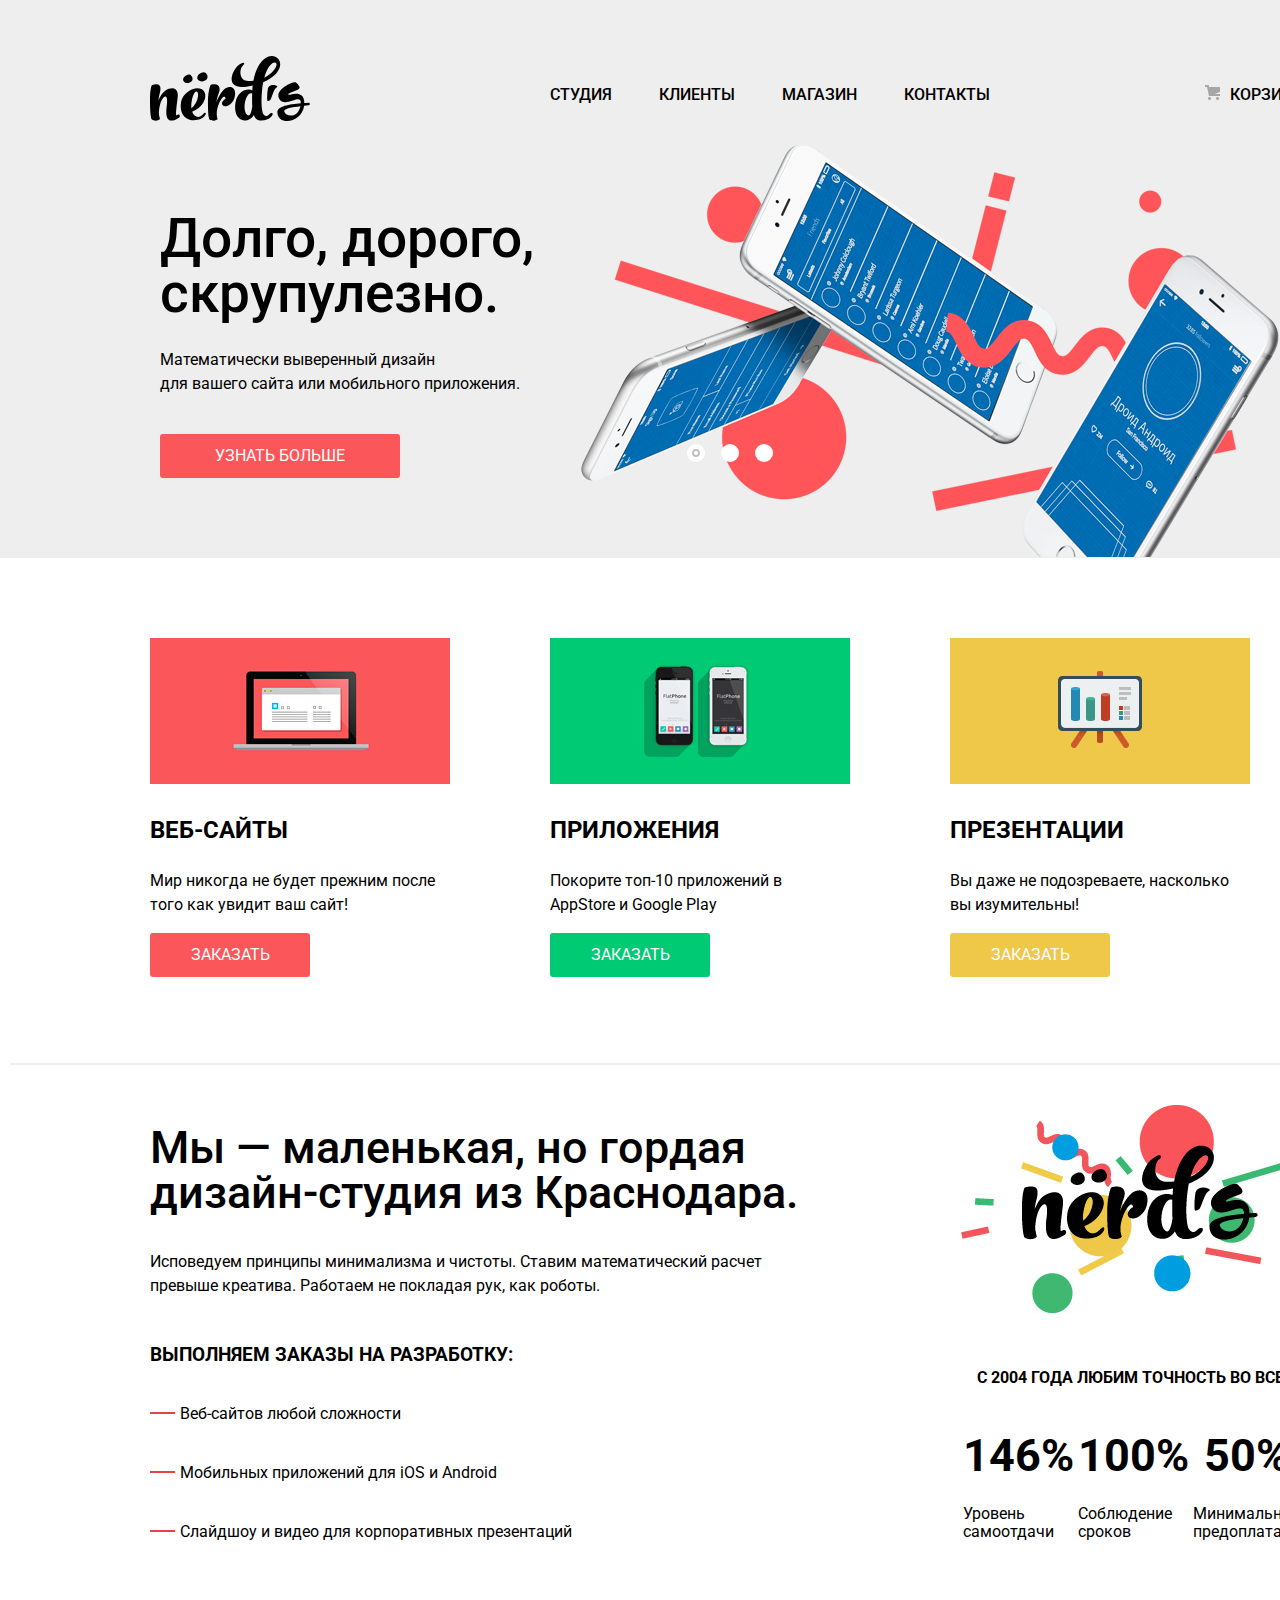
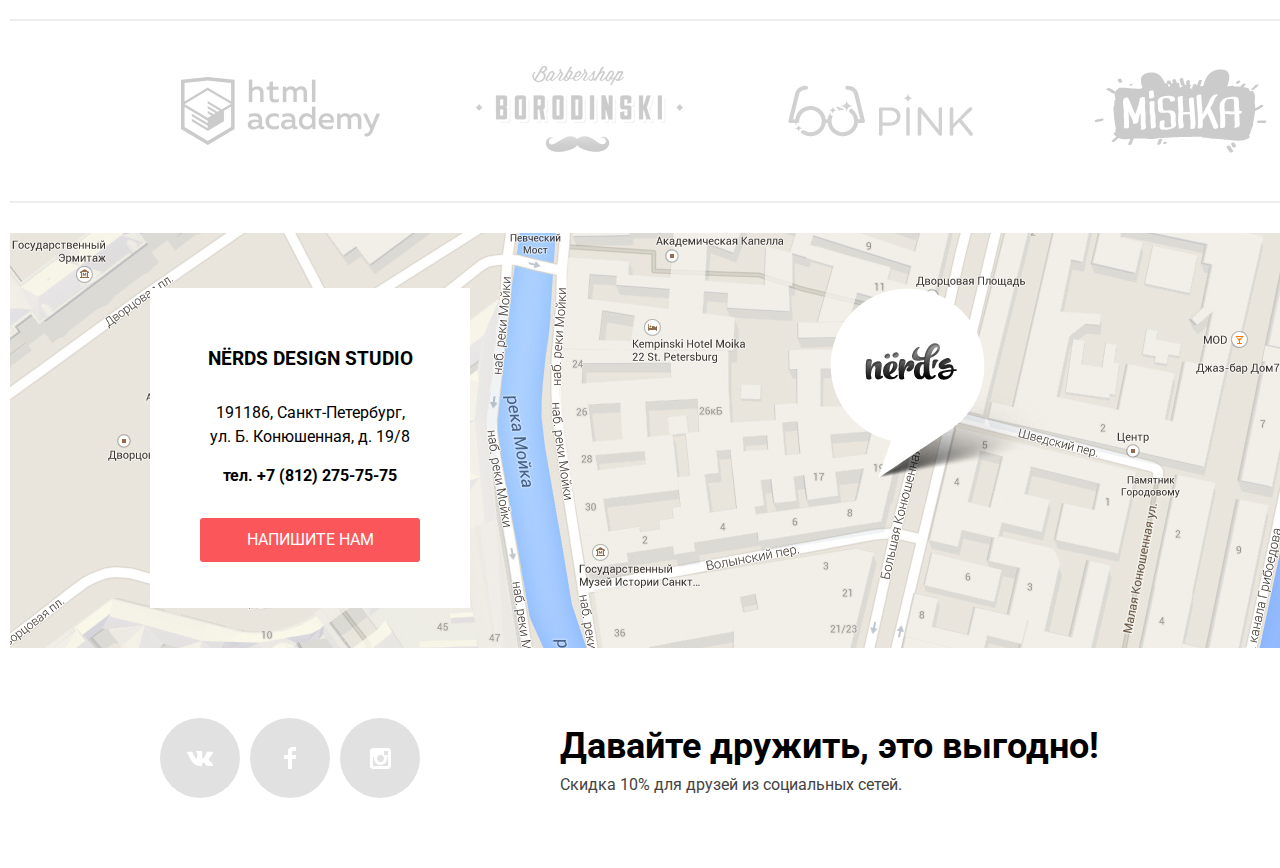
==== commit f8cd0e35: "MODAL_changes" ====
--- a/index.html
+++ b/index.html
@@ -179,21 +179,24 @@
         <section class="modal modal-contact">
             <form class="feedback-form" action="#" method="post">
                 <h2>Напишите нам</h2>
+                <div class="modal-insert">
+                    <p>
+                        <label for="name-form">Ваше имя:</label><br>
+                        <input id="name-form" type="text" name="name" value="" placeholder="Представьтесь, пожалуйста">
+                    </p>
+                    <p>
+                        <label for="mail-form">Ваш e-mail:</label><br>
+                        <input id="mail-form" type="email" name="mail" value="" placeholder="Для отправки ответа">
+                    </p>
+                </div>
                 <p>
-                    <label for="name-form">Ваше имя:</label>
-                    <input id="name-form" type="text" name="name" value="" placeholder="Представьтесь, пожалуйста">
+                    <label for="text-form">Текст письма:</label><br>
+                    <textarea name="text-form" id="text-form" cols="30" rows="5">В свободной форме</textarea>
                 </p>
-                <p>
-                    <label for="mail-form">Ваш e-mail:</label>
-                    <input id="mail-form" type="email" name="mail" value="" placeholder="Для отправки ответа">
-                </p>
-                <p>
-                    <label for="text-form">Текст письма:</label>
-                    <textarea name="text-form" id="text-form" cols="30" rows="10">В свободной форме</textarea>
-                </p>
-                <button class="button" type="submit">ОТПРАВИТЬ</button>
+                <button class="button modal-button" type="submit">ОТПРАВИТЬ</button>
             </form>
             <button class="modal-close" type="button">Закрыть</button>
         </section>
+        <script type="text/javascript" src="scripts/script.js"></script>
     </body>
 </html>--- a/css/css.css
+++ b/css/css.css
@@ -1079,6 +1079,7 @@
 
 .footer-social {
     display: flex;
+    margin-bottom: 70px;
 }
 
 .social-column {
@@ -1156,12 +1157,94 @@
 }
 
 .modal {
+    position: fixed;
+
     color: black;
 
     background-color: white;
+
+
+    box-shadow: 0px 0px 70px 0px rgba(0,0,0,0.7);
+}
+
+.modal-contact {
+    display: none;
+    bottom: 100px;
+    left: 50%;
+    width: 760px;
+    margin-left: -480px;
+    padding: 60px 100px;
+}
+
+.modal-close {
+    position: absolute;
+
+    top: 70px;
+    right: 100px;
+
+
+    width: 21px;
+    height: 21px;
+    background-color: rgba(0, 0, 0, 0);
+
+    font-size: 0;
+    border: 0;
+    cursor: pointer;
+}
+
+.modal-close::before,
+.modal-close::after {
+    content: "";
+
+    position: absolute;
+    top: 9px;
+    left: 0px;
+
+    width: 22px;
+    height: 3px;
+
+    background-color: rgba(231, 66, 70, 0.3);
+}
+
+.modal-close:hover::before,
+.modal-close:hover::after {
+    content: "";
+
+    position: absolute;
+    top: 9px;
+    left: 0px;
+
+    width: 22px;
+    height: 3px;
+
+    background-color: rgba(231, 66, 70, 1);
+}
+
+.modal-close:active::before,
+.modal-close:active::after {
+    content: "";
+
+    position: absolute;
+    top: 9px;
+    left: 0px;
+
+    width: 22px;
+    height: 3px;
+
+    background-color: rgba(231, 66, 70, 0.1);
+}
+
+.modal-close::before {
+    transform: rotate(45deg);
+}
+
+.modal-close::after {
+    transform: rotate(-45deg);
 }
 
 .modal h2 {
+    margin: 0;
+    margin-bottom: 40px;
     font-size: 45px;
     line-height: 45px;
 }
@@ -1172,8 +1255,16 @@
     font-weight: bold;
 }
 
+.modal-insert {
+    display: flex;
+    justify-content: space-between;
+}
+
 .feedback-form input,
 .feedback-form textarea {
+    box-sizing: border-box;
+    width: 360px;
+    padding: 15px 15px;
     font: inherit;
     color: rgba(68, 68, 68, 0.5);
     font-size: 16px;
@@ -1182,6 +1273,10 @@
     border: 2px solid #d7dcde;
 }
 
+.feedback-form textarea {
+    width: 100%;
+}
+
 .feedback-form input:hover,
 .feedback-form textarea:hover {
     border: 2px solid #b4b9bb;
@@ -1192,3 +1287,12 @@
     border: 2px solid #000000;
     color: rgba(68, 68, 68, 1);
 }
+
+.modal-button {
+    width: 260px;
+    margin-top: 45px;
+}
+
+.modal-show {
+    display: block;
+}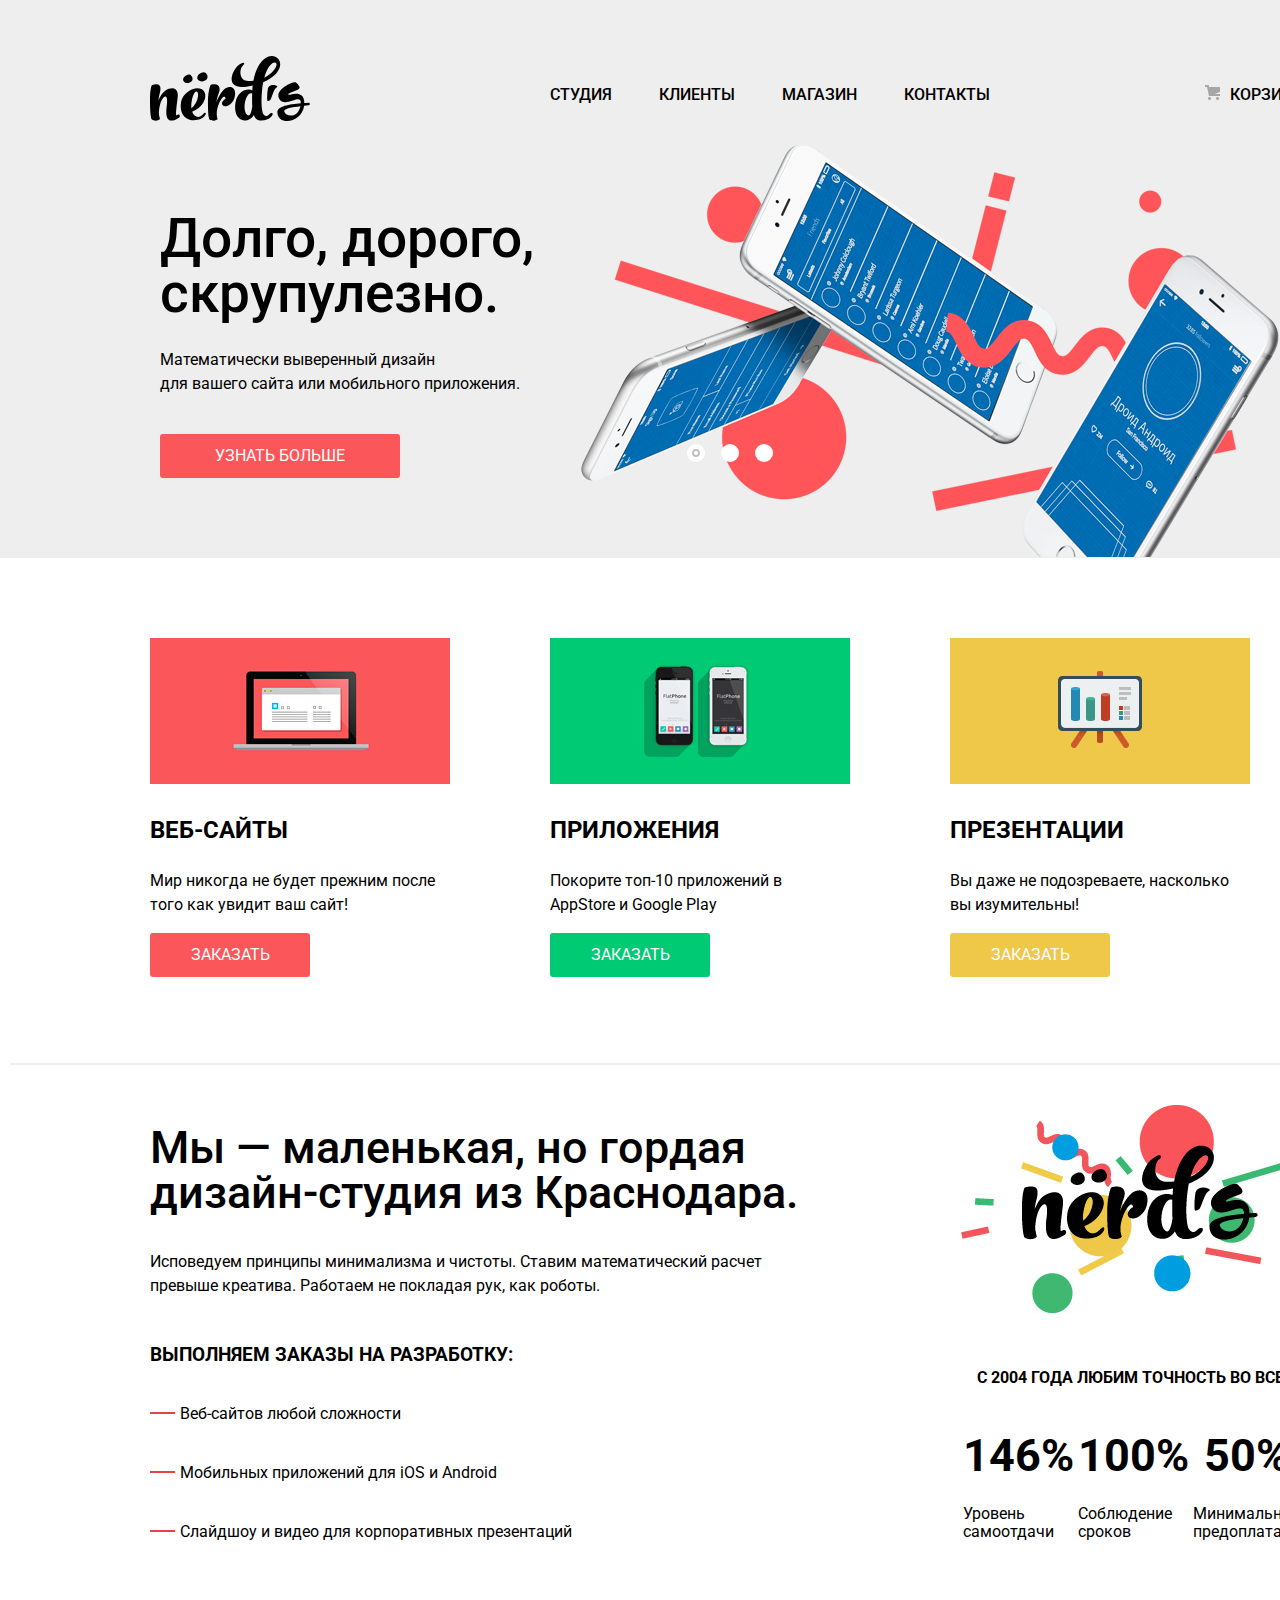
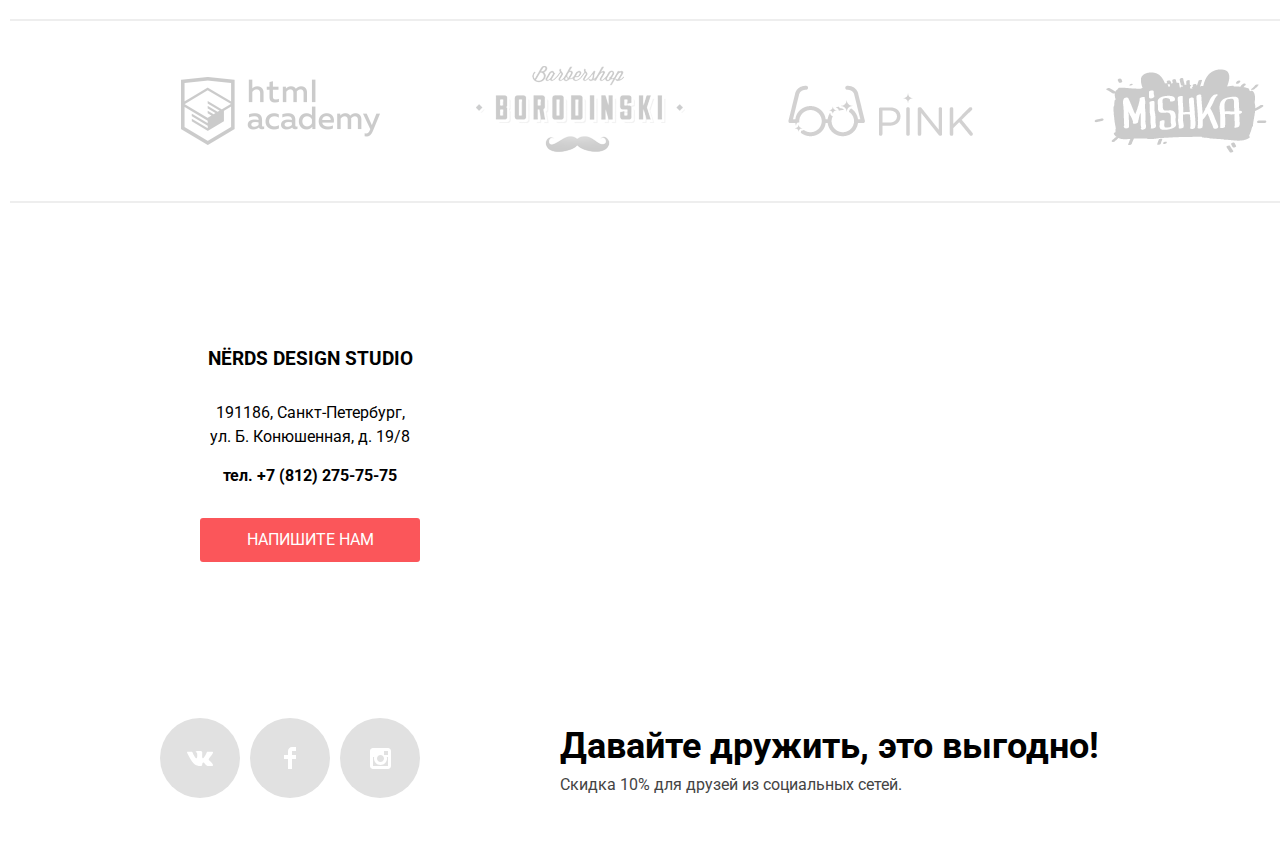
==== commit 0a060cda: "MODAL_changes" ====
--- a/index.html
+++ b/index.html
@@ -119,6 +119,10 @@
         </main>
         <footer class="footer container">
             <section class="footer-contacts">
+                <iframe src="https://www.google.com/maps/embed?pb=!1m18!1m12!1m3!1d1998.6037999040354!2d30.322010416394033!3d59.938716271971415!2m3!1f0!2f0!3f0!3m2!1i1024!2i768!4f13.1!3m3!1m2!1s0x4696310fca5ba729%3A0xea9c53d4493c879f!2sBolshaya+Konyushennaya+ul.%2C+19%2C+Sankt-Peterburg%2C+Russia%2C+191186!5e0!3m2!1sen!2s!4v1441888483426" width="100%" height="100%" allowfullscreen></iframe>
+                <!--<div class="map-contacts">-->
+                    <!--<img src="img/map.jpg" width="100%" height="100%" alt="#">-->
+                <!--</div>-->
                 <div class="card-contacts">
                     <h2 class="visually-hidden">Contacts</h2>
                     <h3>NЁRDS DESIGN STUDIO</h3>
@@ -126,9 +130,9 @@
                     <b>тел. +7 (812) 275-75-75</b><br>
                     <a class="button button-contacts" href="#">Напишите нам</a><br>
                 </div>
-                <div class="mark-contacts">
-                    <img src="img/map-marker.png" width="231" height="190" alt="mark">
-                </div>
+                <!--<div class="mark-contacts">-->
+                    <!--<img src="img/map-marker.png" width="231" height="190" alt="mark">-->
+                <!--</div>-->
             </section>
             <section class="footer-social container">
                 <div class="social-column">
@@ -182,16 +186,16 @@
                 <div class="modal-insert">
                     <p>
                         <label for="name-form">Ваше имя:</label><br>
-                        <input id="name-form" type="text" name="name" value="" placeholder="Представьтесь, пожалуйста">
+                        <input class="form-name" id="name-form" type="text" name="name" value="" placeholder="Представьтесь, пожалуйста">
                     </p>
                     <p>
                         <label for="mail-form">Ваш e-mail:</label><br>
-                        <input id="mail-form" type="email" name="mail" value="" placeholder="Для отправки ответа">
+                        <input class="form-mail" id="mail-form" type="email" name="mail" value="" placeholder="Для отправки ответа">
                     </p>
                 </div>
                 <p>
                     <label for="text-form">Текст письма:</label><br>
-                    <textarea name="text-form" id="text-form" cols="30" rows="5">В свободной форме</textarea>
+                    <textarea name="text-form" id="text-form" cols="30" rows="5" placeholder="В свободной форме"></textarea>
                 </p>
                 <button class="button modal-button" type="submit">ОТПРАВИТЬ</button>
             </form>
--- a/css/css.css
+++ b/css/css.css
@@ -1036,12 +1036,11 @@
     margin-top: 30px;
 
     background-color: #ffffff;
-    background-image: url("../img/map.jpg");
-    background-position: center;
-    background-repeat: no-repeat;
+
 }
 
 .card-contacts {
+    position: absolute;
     display: block;
     height: 280px;
     width: 320px;
@@ -1069,6 +1068,7 @@
 }
 
 .mark-contacts {
+    position: absolute;
     width: 231px;
 
     margin-left: 360px;
@@ -1266,11 +1266,15 @@
     width: 360px;
     padding: 15px 15px;
     font: inherit;
-    color: rgba(68, 68, 68, 0.5);
     font-size: 16px;
     line-height: 18px;
 
     border: 2px solid #d7dcde;
+}
+
+.feedback-form input::placeholder,
+.feedback-form textarea::placeholder {
+    color: rgba(68, 68, 68, 0.5);
 }
 
 .feedback-form textarea {
@@ -1285,7 +1289,7 @@
 .feedback-form input:focus,
 .feedback-form textarea:focus {
     border: 2px solid #000000;
-    color: rgba(68, 68, 68, 1);
+    color: rgba(68, 68, 0, 1);
 }
 
 .modal-button {
@@ -1295,4 +1299,16 @@
 
 .modal-show {
     display: block;
+}
+
+.feedback-form .form-error {
+    border: 2px solid #e74246;
+}
+
+.feedback-form .form-error::placeholder {
+    color: #e74246;
+}
+
+iframe {
+    border: none;
 }